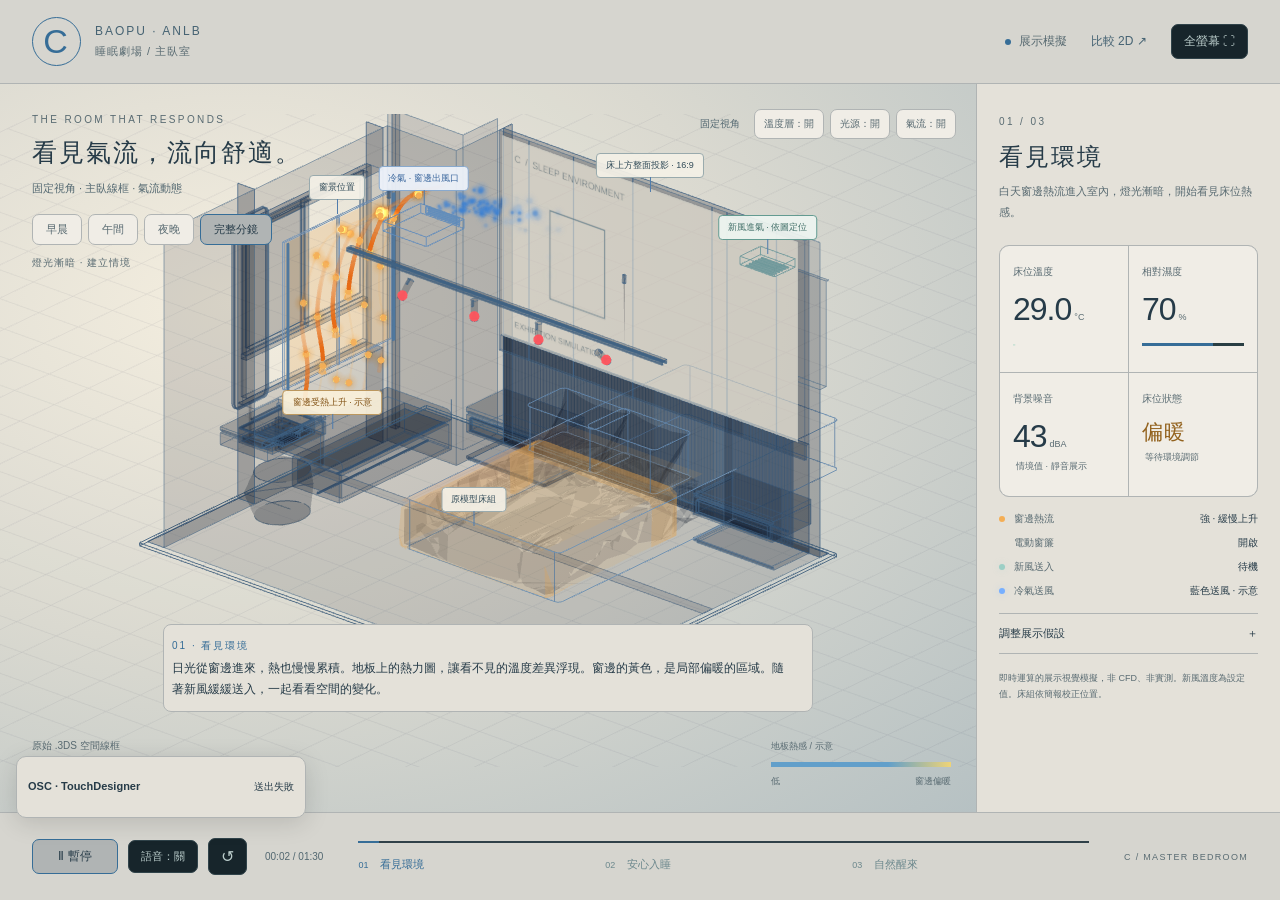
==== Cweb-3d.html @ c7f0779c "Update scene OSC sync and rear-facing AC airflow Sync complete C-Web project. Send scene states 0/1/" ====
<!doctype html>
<html lang="zh-Hant"><head><meta charset="utf-8"><meta name="viewport" content="width=device-width,initial-scale=1"><title>C · 睡眠劇場 — 主臥 3D</title><link rel="stylesheet" href="bedroom.css?v=ac-2"><script type="importmap">{"imports":{"three":"./vendor/three.module.js"}}</script></head>
<body data-period="noon">
<header><a class="brand" href="Cweb.html"><b>C</b><span>BAOPU · ANLB<small>睡眠劇場 / 主臥室</small></span></a><nav><span class="live"><i></i> 展示模擬</span><a href="Cweb.html">比較 2D ↗</a><button id="fullscreen">全螢幕 ⛶</button></nav></header>
<main>
<section class="scene-panel" aria-label="主臥三維場景">
 <div class="scene-heading"><span class="eyebrow">THE ROOM THAT RESPONDS</span><h1>看見氣流，流向舒適。</h1><p>固定視角 · 主臥線框 · 氣流動態</p><div class="versions" aria-label="時段版本"><button data-version="morning">早晨</button><button data-version="noon">午間</button><button data-version="night">夜晚</button><button data-version="story" class="selected">完整分鏡</button></div><div id="storyCue">掃描床位 · 數據浮現</div></div>
 <div id="narrative" aria-live="polite"><div id="voice-orb" aria-label="ANLB 語音球"></div><div class="narrative-copy"><span id="narrativeStage"></span><p id="narrativeText"></p></div></div><div id="viewport"><div id="loading" role="status">正在載入實際主臥模型…</div><div id="labels"></div></div>
 <div class="view-toolbar"><span class="fixed-view">固定視角</span><button id="heatToggle" aria-pressed="true">溫度層：開</button><button id="lightToggle" aria-pressed="true">光源：開</button><button id="flowToggle" aria-pressed="true">氣流：開</button></div>
 <div class="scene-bottom"><span>原始 .3DS 空間線框<br><small>固定俯斜視角 · 氣流為展示模擬<br><span style="color:#f78186">● 紅點：原模型光源</span>　* 設備 / 顯示位置待校準</small></span><div class="legend"><span>地板熱感 / 示意</span><div></div><span class="legend-ticks">低 <em>窗邊偏暖</em></span></div></div>
</section>
<aside>
 <div class="chapter"><span class="eyebrow" id="phaseNumber">01 / 03</span><h2 id="phaseTitle">悶熱累積</h2><p id="phaseText">窗邊暖區向室內延伸，床位仍偏暖。</p></div>
 <div class="metrics"><article><span>床位溫度</span><div><strong id="temperature">29.0</strong><small>°C</small></div><svg id="trend" viewBox="0 0 240 38" aria-label="本輪床位溫度趨勢"><path/></svg></article><article><span>相對濕度</span><div><strong id="humidity">68</strong><small>%</small></div><div class="meter"><i id="humidityBar"></i></div></article><article><span>背景噪音</span><div><strong id="noise">43</strong><small>dBA</small></div><small>情境值 · 靜音展示</small></article><article><span>床位狀態</span><div><strong class="status" id="bedStatus">偏暖</strong></div><small id="bedDetail">等待環境調節</small></article></div>
 <div class="system"><div><i class="dot warm"></i><span>窗邊熱流</span><b id="solarReadout">強 · 緩慢上升</b></div><div><i class="dot"></i><span>電動窗簾</span><b id="curtainReadout">開啟</b></div><div><i class="dot fresh"></i><span>新風送入</span><b id="freshReadout">待機</b></div><div><i class="dot ac"></i><span>冷氣送風</span><b id="acReadout">藍色送風 · 示意</b></div></div>
 <details id="settings"><summary>調整展示假設 <span>＋</span></summary><div class="settings-body">
  <label>床位參考 <output id="targetOut">26°C</output><input id="target" type="range" min="20" max="28" step="0.5" value="26"></label>
  <label>窗邊熱源 <output id="heatOut">34°C</output><input id="heat" type="range" min="28" max="38" step="0.5" value="34"></label>
  <label>新風溫度 <output id="freshOut">26°C</output><input id="fresh" type="range" min="18" max="34" step="0.5" value="26"></label>
  <label>新風口水平位置 <output id="freshXOut">-1.75 m</output><input id="freshX" type="range" min="-1.95" max="1.4" step="0.05" value="-1.75"></label>

  <p>主臥新風進氣依使用者提供平面圖定位；高度與顯示面仍可校準。新風沒有冷凍降溫，床位參考僅用於狀態判讀。窗景僅標示位置；既有窗景應用維持獨立。</p>
 </div></details>
 <p class="disclaimer">即時運算的展示視覺模擬，非 CFD、非實測。新風溫度為設定值。床組依簡報校正位置。</p>
</aside>
</main>
<footer><div class="playback"><button id="playPause" class="primary">Ⅱ 暫停</button><button id="voiceToggle" aria-pressed="false">語音：關</button><button id="restart" aria-label="重新開始">↺</button><span id="time">00:00 / 01:30</span></div><div class="timeline"><div id="progress"></div><button data-phase="0"><b>01</b> 看見環境</button><button data-phase="1"><b>02</b> 安心入睡</button><button data-phase="2"><b>03</b> 自然醒來</button></div><span class="footer-note">C / MASTER BEDROOM</span></footer>
<details id="osc-panel"><summary>OSC · TouchDesigner <span id="osc-badge">待測試</span></summary>
<div class="osc-body"><label>轉送服務<input id="osc-bridge" value="http://127.0.0.1:8766" aria-label="OSC 轉送服務"></label>
<div class="osc-target"><label>TD IP<input id="osc-host" value="127.0.0.1" aria-label="TouchDesigner IP"></label><label>UDP Port<input id="osc-port" type="number" min="1" max="65535" value="8970" aria-label="TouchDesigner UDP Port"></label></div>
<label>OSC 位址<input id="osc-address" value="/c/scene" aria-label="OSC 位址"></label>
<label class="osc-auto"><input id="osc-auto" type="checkbox" checked>跟隨三幕狀態（0 → 1 → 2 → 0）</label>
<label>提前發送（毫秒）<input id="osc-lead" type="number" min="0" max="1000" step="10" value="100"></label><div class="osc-actions"><button data-osc-test="0">測試 0</button><button data-osc-test="1">測試 1</button><button data-osc-test="2">測試 2</button></div><p>自動切幕提前送出；手動切幕立即送出。HTTP 耗時不等於 TD 接收延遲。</p>
<p id="osc-status" role="status">需啟動本機 OSC 轉送服務。UDP 送出不代表 TD 已收到。</p><ol id="osc-log" aria-label="OSC 送出紀錄"></ol></div></details>
<script type="module" src="bedroom.js?v=ac-2"></script></body></html>
---- bedroom.css ----
:root{font-family:Inter,"Noto Sans TC","Microsoft JhengHei",sans-serif;color:#e6eeec;background:#0a1217;font-synthesis:none}*{box-sizing:border-box}body{margin:0}button,a,input,select{-webkit-tap-highlight-color:transparent}button,a,summary,select{cursor:pointer}button,a{font:inherit}button{color:#b9cbc9;background:#17252b;border:1px solid #30434a;border-radius:7px;padding:8px 12px}button:hover,a:hover{color:#fff;border-color:#83d4c6}button:focus-visible,a:focus-visible,summary:focus-visible{outline:2px solid #98edd8;outline-offset:4px}a{color:#a4c1bf;text-decoration:none}header{height:84px;padding:0 32px;display:flex;align-items:center;justify-content:space-between;border-bottom:1px solid #243039}.brand{display:flex;gap:14px;align-items:center;font-size:12px;letter-spacing:2px}.brand b{font-size:34px;font-weight:400;border:1px solid #597770;width:49px;height:49px;text-align:center;line-height:46px;border-radius:50%;color:#d2e9e2}.brand small{display:block;font-size:11px;letter-spacing:1px;margin-top:6px;color:#819c9d}nav{display:flex;gap:24px;align-items:center;font-size:12px}.live{display:flex;align-items:center;gap:8px;color:#8eb8a9}.live i{background:#9be1bd;width:6px;height:6px;border-radius:50%}main{display:grid;grid-template-columns:minmax(0,1fr) 304px;min-height:490px;height:calc(100dvh - 172px)}.scene-panel{position:relative;overflow:hidden;background:radial-gradient(ellipse at 45% 55%,#1e343b 0,#101f28 53%,#0c1921 100%)}.scene-heading{position:absolute;top:26px;left:32px;z-index:2;pointer-events:none}.eyebrow{color:#8eb1af;font-size:10px;letter-spacing:2.4px}h1{font-size:27px;font-weight:400;letter-spacing:3px;margin:9px 0}p{font-size:12px;line-height:1.9;color:#92aaa9;margin:8px 0}#viewport{position:absolute;inset:30px 0 45px;touch-action:none}canvas{display:block;width:100%;height:100%}#loading{position:absolute;top:50%;width:100%;text-align:center;font-size:14px;color:#b0d5d0;z-index:3;pointer-events:none}#labels{position:absolute;inset:0;pointer-events:none;overflow:hidden}.label{position:absolute;padding:5px 9px;color:#c9dfdb;font-size:10px;white-space:nowrap;background:#10242ee0;border:1px solid #52696b80;border-radius:4px;transform:translate(-50%,-100%)}.label:after{content:'';position:absolute;height:15px;width:1px;background:#819a9c88;left:50%;top:100%}.label.warm{color:#efbc72}.label.cold{color:#80c9ff}.label.fresh{color:#93e3c7}.view-toolbar{position:absolute;top:26px;right:20px;display:flex;gap:6px;z-index:3;max-width:45%;flex-wrap:wrap;justify-content:flex-end}.view-toolbar button{font-size:10px;background:#14262cbb;padding:7px 9px}.scene-bottom{position:absolute;bottom:23px;left:32px;right:25px;display:flex;justify-content:space-between;align-items:end;color:#96adad;font-size:10px;line-height:1.7;pointer-events:none}.scene-bottom small{font-size:9px;color:#6b888d}.legend{width:180px;font-size:9px}.legend>div{height:5px;background:linear-gradient(90deg,#568de6,#71c3bf,#e5cf69,#f48b46);margin:7px 0}.legend-ticks{display:flex;justify-content:space-between}.legend em{font-style:normal}aside{padding:27px 22px 15px;border-left:1px solid #28383c;overflow:auto;background:#0e1a20}.chapter h2{font-weight:400;font-size:24px;letter-spacing:2px;margin:12px 0 8px}.chapter p{min-height:46px;font-size:11px}.metrics{display:grid;grid-template-columns:1fr 1fr;gap:1px;background:#29393e;border:1px solid #29393e;border-radius:10px;overflow:hidden;margin-top:18px}.metrics article{padding:15px 13px 12px;background:#102027;min-height:123px}.metrics article>span{font-size:10px;color:#9db5b3}.metrics article>div{margin-top:12px;white-space:nowrap}.metrics strong{font-size:32px;letter-spacing:-1px;font-weight:400;color:#e9f3ef}.metrics small{font-size:9px;color:#87a3a3;margin-left:3px}.metrics strong.status{font-size:21px;letter-spacing:1px;color:#e9ba75}#trend{height:23px;width:100%;margin-top:5px}#trend path{stroke:#a5d6c5;fill:none;stroke-width:2}.meter{height:3px;background:#293e43!important;margin:15px 0 5px!important}.meter i{height:100%;display:block;width:68%;background:#7eb6ad}.system{margin:22px 0 19px}.system>div{display:flex;gap:9px;align-items:center;margin:12px 0;font-size:10px;color:#92acae}.system b{margin-left:auto;font-weight:400;color:#cbdfd8}.dot{width:6px;height:6px;border-radius:50%;flex-shrink:0}.dot.cold{background:#63b9ef}.dot.fresh{background:#84dbc2}.dot.return{background:#b2a2ec}.dot.exhaust{background:#e5ad77}details{border-top:1px solid #2e4045;border-bottom:1px solid #2e4045;padding:12px 0}summary{font-size:11px;list-style:none;color:#b7ceca;display:flex;justify-content:space-between}.settings-body label{font-size:10px;color:#b0c6c3;display:block;margin:18px 0}.settings-body output{float:right;color:#dfede5}.settings-body input{display:block;width:100%;margin:10px 0;accent-color:#8dcbb8}.settings-body select{width:100%;margin-top:10px;padding:6px;color:#b5cfca;background:#13272b;border:1px solid #345055}.settings-body p,.disclaimer{font-size:9px;line-height:1.8;color:#7e979b}.disclaimer{margin-top:16px}footer{height:88px;display:flex;align-items:center;gap:35px;padding:0 32px;border-top:1px solid #29383d;background:#0c171d}.playback{display:flex;align-items:center;gap:10px}.primary{background:#b2d9c7;color:#10291f;border-color:#b2d9c7;min-width:86px;font-size:12px}.primary:hover{background:#d0efdf;color:#10291f}.playback #time{font-size:10px;color:#839fa2;font-variant-numeric:tabular-nums;margin-left:8px;white-space:nowrap}.timeline{display:grid;grid-template-columns:repeat(4,1fr);position:relative;flex:1;max-width:650px;border-top:2px solid #304149;padding-top:14px;gap:12px}.timeline button{background:none;border:0;padding:0;text-align:left;font-size:11px;white-space:nowrap;color:#6c888d}.timeline button b{font-size:9px;font-weight:400;margin-right:9px}.timeline button.active{color:#bce8d4}#progress{height:2px;position:absolute;top:-2px;left:0;background:#b2d9c7;width:0;max-width:100%}.footer-note{font-size:9px;letter-spacing:1.3px;color:#6f8b8f;margin-left:auto;white-space:nowrap}
@media(min-width:1600px){main{grid-template-columns:minmax(0,1fr) 360px}aside{padding:34px 29px}.metrics strong{font-size:40px}.metrics article{min-height:145px}.chapter h2{font-size:29px}.chapter p{font-size:12px}.system>div{margin:18px 0}}
@media(max-width:1100px){.view-toolbar{top:135px;left:32px;right:auto;max-width:85%;justify-content:flex-start}.footer-note{display:none}footer{gap:20px;padding:0 20px}.scene-heading{left:24px}h1{font-size:23px}.scene-bottom{left:24px}.legend{width:125px}}
@media(max-width:760px){header{height:74px;padding:0 18px}nav{gap:12px}.live{display:none}.brand{font-size:9px;letter-spacing:1px}.brand b{width:39px;height:39px;line-height:37px;font-size:26px}nav a,nav button{font-size:10px}main{display:flex;height:auto;min-height:0;flex-direction:column}.scene-panel{height:620px}#viewport{inset:80px 0 55px}.scene-heading{top:22px}.scene-heading p{font-size:11px}.view-toolbar{top:116px;left:23px}.scene-bottom{font-size:9px}.legend{width:120px}aside{overflow:visible;border-left:0;border-top:1px solid #293c42;padding:23px}.chapter p{min-height:0}.metrics{grid-template-columns:repeat(4,1fr)}.metrics article{padding:12px 8px;min-height:106px}.metrics strong{font-size:26px}.metrics strong.status{font-size:17px}.system{display:grid;grid-template-columns:1fr 1fr;gap:0 20px}.disclaimer{max-width:500px}footer{height:auto;padding:20px;flex-wrap:wrap;gap:20px;position:sticky;bottom:0;z-index:5}.timeline{flex-basis:100%;order:-1}.timeline button{font-size:10px}.timeline button b{margin-right:4px}.playback{width:100%;justify-content:center}#settings .settings-body{max-width:500px}}
@media(max-width:400px){.metrics{grid-template-columns:1fr 1fr}.scene-panel{height:570px}.scene-bottom{left:15px;right:15px}.brand small{font-size:9px}.view-toolbar{gap:4px}.view-toolbar button{font-size:9px}}


.label.lamp{color:#ff9396;border-color:#c85c6580;background:#371d28dd}.label.lamp:after{background:#ff555b}.label{font-size:9px}.label.cold,.label.fresh{background:#10242ee0}


/* Final exhibition direction: match the original C-Web navy / blue line language. */
:root{background:#000206;color:#eaf1ff}header,footer{background:#020713;border-color:#13233d}.scene-panel{background:radial-gradient(ellipse at 50% 48%,#071831,#020713 72%)}aside{background:#030a17;border-color:#152641}.metrics article{background:#071124}.metrics{border-color:#182b47;background:#182b47}.brand b{border-color:#416ca0;color:#c0d7fa}.brand small,.eyebrow,.chapter p,p{color:#819abf}.live{color:#8dafdf}.live i{background:#73a9f6}h1{font-size:25px;letter-spacing:2px}.primary{background:#235ebc;border-color:#3679dd;color:#f0f6ff}.primary:hover{background:#3175d5;color:white}.timeline button.active{color:#a5cbff}#progress{background:#438beb}.label{background:#051329c9;border-color:#29436899;color:#a7c2e9;font-size:9px}.label.cold,.label.fresh{background:#061a35dd;color:#8ecaff}.label:after{background:#507cac}.dot.fresh{background:#71b8cf}.dot.return{background:#6895cf}.dot.exhaust{background:#b0c5df}.view-toolbar button{background:#051329b0;border-color:#213a60}.fixed-view{font-size:10px;color:#698bb8;padding:8px}.scene-heading{top:25px}.scene-bottom{color:#6b89b1}.metrics strong.status{color:#9bc8ff}.system b{color:#aac8ef}.label.warm{color:#dfb46e}.legend>div{background:linear-gradient(90deg,#3478d5,#32b8ac,#e4b42b,#f37a30)}.scene-heading p{font-size:11px}#viewport{touch-action:pan-y}.meter i{background:#588ccc}

.versions{display:flex;gap:6px;margin-top:15px;pointer-events:auto}.versions button{font-size:11px;padding:7px 13px;color:#7394c2;border-color:#1e3658;background:#06142a}.versions button.selected{color:#d6e8ff;background:#163d70;border-color:#4a83c7}#storyCue{font-size:10px;color:#7897be;margin-top:11px;letter-spacing:1px}.timeline{grid-template-columns:repeat(6,1fr);max-width:750px;gap:10px}.scene-heading{pointer-events:none}.dot.warm{background:#f4ae55}.scene-panel{transition:background 1.8s}body[data-period="morning"] .scene-panel{background:radial-gradient(ellipse at 20% 30%,#344858 0,#152b43 38%,#061326 85%)}body[data-period="noon"] .scene-panel{background:radial-gradient(ellipse at 30% 38%,#182a40 0,#071731 50%,#020713 95%)}body[data-period="night"] .scene-panel{background:radial-gradient(ellipse at 50% 50%,#05132b 0,#00030b 80%)}body[data-period="morning"] .eyebrow,body[data-period="morning"] #storyCue{color:#a3bdd8}.scene-heading h1{font-size:25px}.label{font-size:9px}.metrics small{font-size:9px}.view-toolbar{top:25px}.system{margin:15px 0}.system>div{margin:10px 0}
@media(max-width:1100px){.view-toolbar{top:205px;left:24px}.scene-heading{top:22px}#viewport{inset:110px 0 50px}}
@media(max-width:760px){.scene-panel{height:660px}#viewport{inset:190px 0 60px}.view-toolbar{top:191px;left:23px}.scene-heading h1{font-size:22px}.versions{margin-top:12px}.timeline{gap:6px}.timeline button b{display:block;margin:0 0 4px}.system{grid-template-columns:1fr 1fr}footer{padding:14px 18px}.scene-bottom{font-size:8px}}

/* One coordinated palette per time of day. Flow meaning stays blue / warm amber. */
body{--shell:#030a16;--panel:#071326;--card:#091b32;--line:#213957;--accent:#7dbaff;--text:#d4e4fa;--muted:#8aa6ca;transition:background-color 1s;color:var(--text)}
body[data-period="morning"]{--shell:#101c29;--panel:#142539;--card:#1b3045;--line:#3b5267;--accent:#e4bb83;--text:#f0e9de;--muted:#b0becb;background:#101c29}
body[data-period="noon"]{--shell:#071326;--panel:#0a1b31;--card:#10243b;--line:#2d4965;--accent:#93c7ff;--text:#dfedff;--muted:#9db8d7;background:#071326}
body[data-period="night"]{--shell:#00030a;--panel:#020919;--card:#061124;--line:#172d4b;--accent:#73b9ff;--text:#c9defb;--muted:#7895ba;background:#00030a}
header,footer{background:var(--shell);border-color:var(--line);transition:background-color 1s,border-color 1s}aside{background:var(--panel);border-color:var(--line);transition:background-color 1s}.metrics{background:var(--line);border-color:var(--line)}.metrics article{background:var(--card);transition:background-color 1s}.metrics strong{color:var(--text)}.metrics article>span,.metrics small,.system>div,.chapter p,.disclaimer{color:var(--muted)}.system b{color:var(--text)}.brand b{color:var(--accent);border-color:var(--accent)}.brand small,.eyebrow,.live,.footer-note{color:var(--muted)}.live i,.meter i,#progress{background:var(--accent)}.versions button,.view-toolbar button{background:var(--card);border-color:var(--line);color:var(--muted)}.versions button.selected{border-color:var(--accent);color:var(--text);background:var(--line)}.timeline button.active{color:var(--accent)}.primary{background:var(--line);border-color:var(--accent);color:var(--text)}.primary:hover{background:var(--accent);color:#061020}summary{color:var(--text)}details{border-color:var(--line)}.scene-bottom,.scene-bottom small,#storyCue{color:var(--muted)}.legend>div{background:linear-gradient(90deg,#3478d5,#70c3ed,#e0ad53,#f37a30)}.label{border-color:var(--line);background:var(--shell);color:var(--text)}.label.fresh{border-color:#5082ad;color:#afe2ff;background:#091a30e8}.label.warm{border-color:#8a6840;color:#f0c27b}.scene-panel{background:var(--panel)}body[data-period="morning"] .scene-panel{background:radial-gradient(ellipse at 18% 28%,#3e4f5a,#1e344b 44%,#0c1c30 94%)}body[data-period="noon"] .scene-panel{background:radial-gradient(ellipse at 24% 35%,#213c55,#102940 48%,#07172c 94%)}body[data-period="night"] .scene-panel{background:radial-gradient(ellipse at 50% 50%,#071831,#00040d 86%)}
/* Brighter dawn across the complete interface, with stronger schematic contrast. */
body[data-period="morning"]{--shell:#2c4357;--panel:#344e65;--card:#3e5b74;--line:#7a93a8;--accent:#f3d0a0;--text:#fff7eb;--muted:#d3dfe9;background:#2c4357}
body[data-period="morning"] .scene-panel{background:radial-gradient(ellipse at 16% 22%,#89999f 0,#5a788d 38%,#304e69 76%,#203b57 100%)}
body[data-period="morning"] .eyebrow,body[data-period="morning"] #storyCue,body[data-period="morning"] .fixed-view{color:#e1e9ef}
body[data-period="morning"] .label{background:#203a52e6;border-color:#9bb2c5;color:#f3f6fa}
body[data-period="morning"] .label.warm{background:#433a2ae8;color:#ffe2a9}
body[data-period="morning"] .label.fresh{background:#183954e8;color:#d9f2ff}
body[data-period="morning"] .scene-heading p{color:#edf4fa;text-shadow:0 1px 2px #294357}

/* Story-time overlays: no animation clock independent of pause / chapter selection. */
.scene-panel:before{content:"";position:absolute;inset:0;background:#010611;opacity:calc(var(--dawn-shade,0) + var(--room-dim,0));pointer-events:none}
#viewport[data-phase="3"] .label{opacity:.55}
#viewport[data-phase="5"] .label{opacity:.65}

/* Daylight is neutral and warm; blue belongs to structure and fresh air. */
body[data-period="morning"],body[data-period="noon"]{--shell:#d6d5cf;--panel:#e4e1d9;--card:#f0ede6;--line:#b0b4b4;--accent:#366d97;--text:#263b48;--muted:#596b72;background:var(--shell)}
body[data-period="morning"] .scene-panel{background:radial-gradient(ellipse at 16% 22%,#fff8e5 0,#eae6da 40%,#c9cfcc 78%,#b7c2c4 100%)}
body[data-period="noon"] .scene-panel{background:radial-gradient(ellipse at 24% 30%,#f8f2e2 0,#dddcd3 48%,#b9c4c6 100%)}
body[data-period="morning"] .eyebrow,body[data-period="morning"] #storyCue,body[data-period="morning"] .fixed-view,body[data-period="noon"] .fixed-view{color:#536871}
body[data-period="morning"] .scene-heading p,body[data-period="noon"] .scene-heading p{color:#536871;text-shadow:none}
body[data-period="morning"] .label,body[data-period="noon"] .label{background:#f4f0e7ed;border-color:#99aaad;color:#324c59}
body[data-period="morning"] .label.warm,body[data-period="noon"] .label.warm{background:#faf0daed;border-color:#bb975e;color:#825316}
body[data-period="morning"] .label.fresh,body[data-period="noon"] .label.fresh{background:#e8f1f3ed;color:#285976}

body[data-period="morning"] .brand,body[data-period="noon"] .brand,body[data-period="morning"] nav a,body[data-period="noon"] nav a{color:#466373}
body[data-period="morning"] .scene-bottom small,body[data-period="noon"] .scene-bottom small,body[data-period="morning"] .playback #time,body[data-period="noon"] .playback #time{color:#536871}

.legend>div{background:linear-gradient(90deg,#629fca 0%,#629fca 65%,#efd477 100%)}

#narrative{position:absolute;bottom:100px;left:50%;transform:translateX(-50%);z-index:4;width:min(440px,85%);text-align:center;pointer-events:none;padding:13px 20px;background:var(--panel);border:1px solid var(--line);border-radius:8px}
#narrativeStage{font-size:10px;letter-spacing:2px;color:var(--accent)}#narrativeText{font-size:15px;line-height:1.7;color:var(--text);margin:5px 0 0}
#viewport[data-phase="1"] .label{opacity:.25}#voiceToggle{font-size:11px;white-space:nowrap}
@media(max-width:760px){#narrative{bottom:95px;padding:8px 12px}#narrativeText{font-size:12px}}

.timeline{grid-template-columns:repeat(3,1fr)}#narrativeText{font-size:12px;line-height:1.8}#narrative{width:min(560px,85%)}

#narrative{display:flex;align-items:center;gap:8px;width:min(650px,88%);text-align:left;padding:10px 18px 10px 8px}#voice-orb{width:140px;height:140px;flex:0 0 140px;background:#080f19;border-radius:50%;overflow:hidden}#voice-orb[hidden]{display:none}.narrative-copy{min-width:0;flex:1}@media(max-width:760px){#voice-orb{width:88px;height:88px;flex-basis:88px}#narrative{bottom:86px}#narrativeText{font-size:10px}}
#osc-panel{position:fixed;left:16px;bottom:82px;z-index:30;width:290px;max-width:calc(100vw - 32px);border:1px solid var(--line);border-radius:10px;background:var(--panel);color:var(--text);box-shadow:0 5px 24px #0002;font-size:11px}#osc-panel summary{padding:11px;cursor:pointer;list-style:none;font-weight:600}#osc-badge{float:right;font-size:10px;font-weight:400}.osc-body{padding:0 12px 10px;max-height:65vh;overflow:auto}.osc-body label{display:block;margin:8px 0}.osc-body input:not([type=checkbox]){display:block;box-sizing:border-box;width:100%;margin-top:4px;padding:6px;border:1px solid var(--line);border-radius:4px;background:var(--card);color:var(--text);font:inherit}.osc-target{display:grid;grid-template-columns:1.7fr 1fr;gap:8px}.osc-auto{display:flex!important;align-items:center;gap:5px}.osc-actions{display:flex;flex-wrap:wrap;gap:5px}.osc-actions button{font-size:10px;padding:7px}#osc-status{line-height:1.6;overflow-wrap:anywhere}#osc-log{padding-left:16px;font-size:10px;line-height:1.8;overflow-wrap:anywhere}@media(max-width:760px){#osc-panel{bottom:140px;left:8px;width:260px}}

/* Distinct equipment: pale teal fresh air, blue air conditioning. */
.label.fresh,body[data-period="morning"] .label.fresh,body[data-period="noon"] .label.fresh{color:#a4d9ce;border-color:#639b91;background:#102c2ee8}
.label.ac{color:#9fc8ff;border-color:#5486bb;background:#10243de8}
body[data-period="morning"] .label.fresh,body[data-period="noon"] .label.fresh{color:#416f68;background:#edf5f0ed}
body[data-period="morning"] .label.ac,body[data-period="noon"] .label.ac{color:#37649b;border-color:#88a9ce;background:#edf3fbed}
.dot.fresh{background:#9ccfc5;box-shadow:0 0 7px #9ccfc544}.dot.ac{background:#76afff;box-shadow:0 0 7px #76afff44}
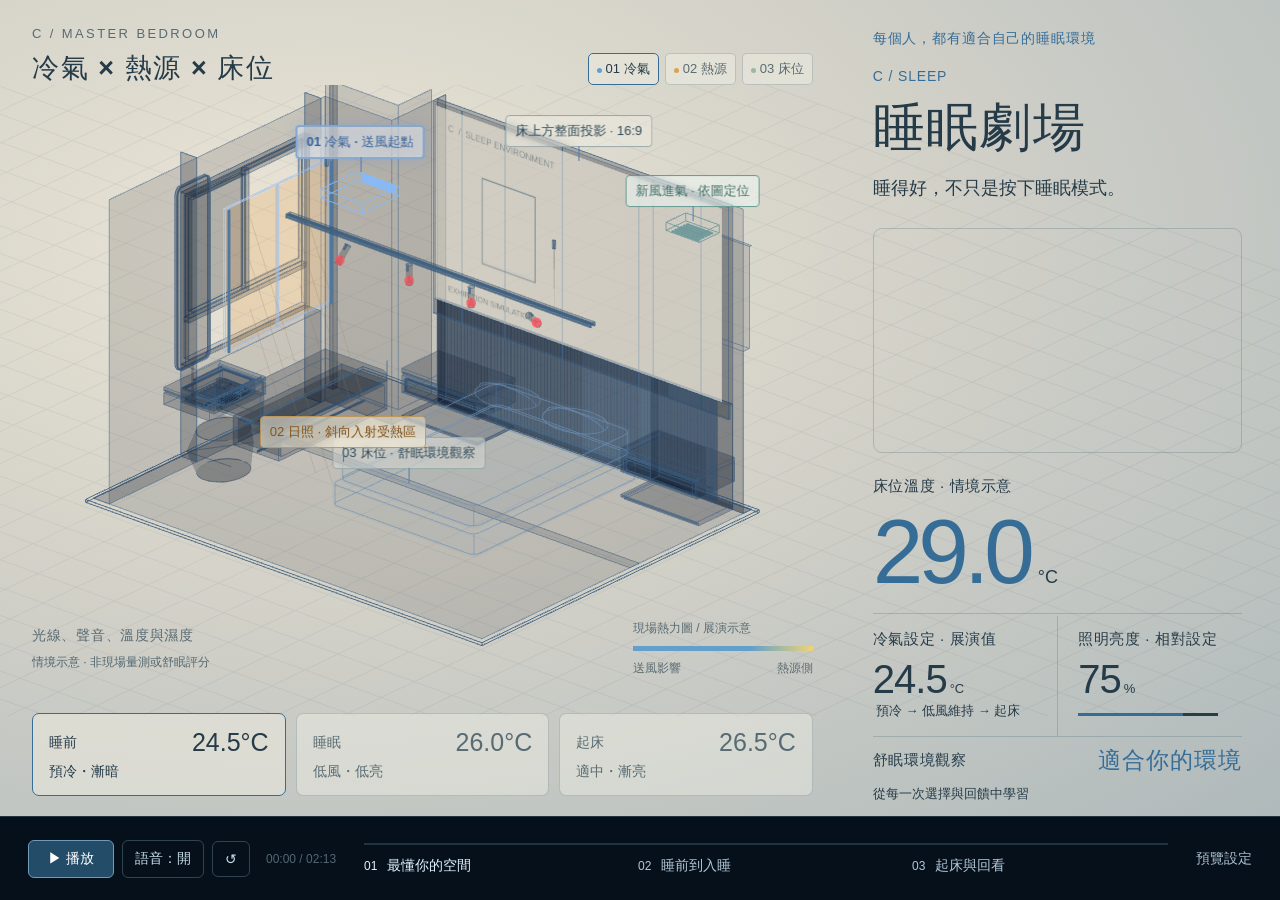
==== commit efe9ac76: "Prepare C sleep exhibition with continuous narration and refined visuals" ====
--- a/Cweb-3d.html
+++ b/Cweb-3d.html
@@ -1,30 +1,29 @@
 <!doctype html>
-<html lang="zh-Hant"><head><meta charset="utf-8"><meta name="viewport" content="width=device-width,initial-scale=1"><title>C · 睡眠劇場 — 主臥 3D</title><link rel="stylesheet" href="bedroom.css?v=ac-2"><script type="importmap">{"imports":{"three":"./vendor/three.module.js"}}</script></head>
-<body data-period="noon">
-<header><a class="brand" href="Cweb.html"><b>C</b><span>BAOPU · ANLB<small>睡眠劇場 / 主臥室</small></span></a><nav><span class="live"><i></i> 展示模擬</span><a href="Cweb.html">比較 2D ↗</a><button id="fullscreen">全螢幕 ⛶</button></nav></header>
-<main>
-<section class="scene-panel" aria-label="主臥三維場景">
- <div class="scene-heading"><span class="eyebrow">THE ROOM THAT RESPONDS</span><h1>看見氣流，流向舒適。</h1><p>固定視角 · 主臥線框 · 氣流動態</p><div class="versions" aria-label="時段版本"><button data-version="morning">早晨</button><button data-version="noon">午間</button><button data-version="night">夜晚</button><button data-version="story" class="selected">完整分鏡</button></div><div id="storyCue">掃描床位 · 數據浮現</div></div>
- <div id="narrative" aria-live="polite"><div id="voice-orb" aria-label="ANLB 語音球"></div><div class="narrative-copy"><span id="narrativeStage"></span><p id="narrativeText"></p></div></div><div id="viewport"><div id="loading" role="status">正在載入實際主臥模型…</div><div id="labels"></div></div>
- <div class="view-toolbar"><span class="fixed-view">固定視角</span><button id="heatToggle" aria-pressed="true">溫度層：開</button><button id="lightToggle" aria-pressed="true">光源：開</button><button id="flowToggle" aria-pressed="true">氣流：開</button></div>
- <div class="scene-bottom"><span>原始 .3DS 空間線框<br><small>固定俯斜視角 · 氣流為展示模擬<br><span style="color:#f78186">● 紅點：原模型光源</span>　* 設備 / 顯示位置待校準</small></span><div class="legend"><span>地板熱感 / 示意</span><div></div><span class="legend-ticks">低 <em>窗邊偏暖</em></span></div></div>
-</section>
-<aside>
- <div class="chapter"><span class="eyebrow" id="phaseNumber">01 / 03</span><h2 id="phaseTitle">悶熱累積</h2><p id="phaseText">窗邊暖區向室內延伸，床位仍偏暖。</p></div>
- <div class="metrics"><article><span>床位溫度</span><div><strong id="temperature">29.0</strong><small>°C</small></div><svg id="trend" viewBox="0 0 240 38" aria-label="本輪床位溫度趨勢"><path/></svg></article><article><span>相對濕度</span><div><strong id="humidity">68</strong><small>%</small></div><div class="meter"><i id="humidityBar"></i></div></article><article><span>背景噪音</span><div><strong id="noise">43</strong><small>dBA</small></div><small>情境值 · 靜音展示</small></article><article><span>床位狀態</span><div><strong class="status" id="bedStatus">偏暖</strong></div><small id="bedDetail">等待環境調節</small></article></div>
- <div class="system"><div><i class="dot warm"></i><span>窗邊熱流</span><b id="solarReadout">強 · 緩慢上升</b></div><div><i class="dot"></i><span>電動窗簾</span><b id="curtainReadout">開啟</b></div><div><i class="dot fresh"></i><span>新風送入</span><b id="freshReadout">待機</b></div><div><i class="dot ac"></i><span>冷氣送風</span><b id="acReadout">藍色送風 · 示意</b></div></div>
+<html lang="zh-Hant"><head><meta charset="utf-8"><meta name="viewport" content="width=device-width,initial-scale=1"><title>C · 睡眠劇場 — 主臥 3D</title><link rel="stylesheet" href="bedroom.css?v=story-v2a"><script type="importmap">{"imports":{"three":"./vendor/three.module.js"}}</script><link rel="stylesheet" href="glass.css?v=c-glass-20260927b"><link rel="stylesheet" href="exhibition.css?v=info-right-1"><link rel="stylesheet" href="captions.css?v=slow-1"><link rel="stylesheet" href="floating-ui.css?v=focus-3"><link rel="stylesheet" href="player-controls.css?v=once-1"><link rel="stylesheet" href="exhibition-type.css?v=large-1"></head>
+<body data-period="noon" class="headerless">
+
+<main class="exhibition-stage"><aside aria-label="舒眠環境解說"> <div class="route-label" id="routeLabel">路線一 / 空間配置與舒眠觀察</div>
+ <div class="chapter"><span class="eyebrow" id="phaseNumber">01 / 03</span><h1 id="phaseTitle">最懂你的空間</h1><p id="phaseText">從設計規劃階段，整合冷氣送風、窗邊熱源與床位配置。</p></div>
+ <div id="narrative" aria-live="polite" aria-atomic="true" aria-label="語音字幕"><div class="caption-idle" aria-hidden="true"></div><div class="caption-content"><div class="caption-header"><div id="voice-orb" aria-label="ANLB 語音球"></div></div><p id="narrativeText"></p></div></div> <div class="metrics">
+ <article><span>床位溫度 · 情境示意</span><div><strong id="temperature">29.0</strong><small>°C</small></div><svg id="trend" viewBox="0 0 240 38" aria-label="本輪床位溫度示意趨勢"><path/></svg></article>
+ <article><span>冷氣設定 · 展演值</span><div><strong id="acSetpoint">24.5</strong><small>°C</small></div><small>預冷 → 低風維持 → 起床</small></article>
+ <article><span>照明亮度 · 相對設定</span><div><strong id="illuminance">75</strong><small>%</small></div><div class="meter"><i id="lightBar"></i></div></article>
+ <article><span>舒眠環境觀察</span><div><strong class="status" id="bedStatus">設計規劃</strong></div><small id="bedDetail">冷氣・熱源・床位</small></article>
+ </div>
+
+</aside><section class="scene-panel" aria-label="主臥三維場景"><div class="scene-heading"><span class="eyebrow">C / MASTER BEDROOM</span><h2>冷氣 × 熱源 × 床位</h2> <div class="spatial-key"><span data-focus="ac"><i></i>01 冷氣</span><span data-focus="heat"><i></i>02 熱源</span><span data-focus="bed"><i></i>03 床位</span></div>
+</div><div id="viewport"><div id="loading" role="status">正在載入實際主臥模型…</div><div id="labels"></div></div>
+<div class="scene-bottom"><div><span id="storyCue">設計規劃 → 舒眠配置</span><small>情境示意 · 非現場量測或舒眠評分</small></div><div class="legend"><span>現場熱力圖 / 展演示意</span><div></div><span class="legend-ticks">送風影響 <em>熱源側</em></span></div></div> <div class="state-comparison" aria-label="三種生活情境設定"><div data-compare="0"><span>睡前</span><b id="beforeSetting">24.5°C</b><small>預冷・漸暗</small></div><div data-compare="1"><span>睡眠</span><b id="sleepSetting">26.0°C</b><small>低風・低亮</small></div><div data-compare="2"><span>起床</span><b id="wakeSetting">26.5°C</b><small>適中・漸亮</small></div></div>
+</section></main><footer class="preview-player"><div class="playback"><button id="playPause" class="primary">▶ 播放</button><button id="voiceToggle" aria-pressed="true">語音：開</button><button id="restart" aria-label="重新開始">↺</button><span id="time">00:00 / 01:40</span></div><div class="timeline"><div id="progress"></div><button data-phase="0"><b>01</b> 最懂你的空間</button><button data-phase="1"><b>02</b> 睡前到入睡</button><button data-phase="2"><b>03</b> 起床與回看</button></div><details id="presentation-tools" class="preview-options"><summary>預覽設定</summary><div class="tools-body"><button id="fullscreen">全螢幕 ⛶</button><h2>播放情境</h2><div class="versions" aria-label="時段版本"><button data-version="morning">起床情境</button><button data-version="noon">空間配置</button><button data-version="night">睡前／睡眠</button><button data-version="story" class="selected">完整分鏡</button></div><button data-ending>結尾預覽</button><h2>場景顯示</h2> <div class="view-toolbar"><span class="fixed-view">固定視角</span><button id="heatToggle" aria-pressed="true">溫度層：開</button><button id="lightToggle" aria-pressed="true">光源：開</button><button id="flowToggle" aria-pressed="true">氣流：開</button></div>
+<h2>設備狀態</h2> <div class="system"><div><i class="dot warm"></i><span>窗邊日照</span><b id="solarReadout">強 · 緩慢上升</b></div><div><i class="dot"></i><span>電動窗簾</span><b id="curtainReadout">開啟</b></div><div><i class="dot fresh"></i><span>新風送入</span><b id="freshReadout">待機</b></div><div><i class="dot ac"></i><span>冷氣運轉</span><b id="acReadout">待機</b></div><div><i class="dot lighting"></i><span>照明情境</span><b id="lightReadout">75% · 日間展示</b></div></div>
  <details id="settings"><summary>調整展示假設 <span>＋</span></summary><div class="settings-body">
-  <label>床位參考 <output id="targetOut">26°C</output><input id="target" type="range" min="20" max="28" step="0.5" value="26"></label>
+  <label>睡眠冷氣設定 <output id="targetOut">26°C</output><input id="target" type="range" min="20" max="28" step="0.5" value="26"></label>
   <label>窗邊熱源 <output id="heatOut">34°C</output><input id="heat" type="range" min="28" max="38" step="0.5" value="34"></label>
   <label>新風溫度 <output id="freshOut">26°C</output><input id="fresh" type="range" min="18" max="34" step="0.5" value="26"></label>
   <label>新風口水平位置 <output id="freshXOut">-1.75 m</output><input id="freshX" type="range" min="-1.95" max="1.4" step="0.05" value="-1.75"></label>
 
-  <p>主臥新風進氣依使用者提供平面圖定位；高度與顯示面仍可校準。新風沒有冷凍降溫，床位參考僅用於狀態判讀。窗景僅標示位置；既有窗景應用維持獨立。</p>
+  <p>冷氣與熱源沿用已定位位置；新風為背景換氣。設定僅供展演比較，不代表建議睡眠溫度。現場熱力圖配合既有 TouchDesigner 三幕互動；窗景應用維持獨立。</p>
  </div></details>
- <p class="disclaimer">即時運算的展示視覺模擬，非 CFD、非實測。新風溫度為設定值。床組依簡報校正位置。</p>
-</aside>
-</main>
-<footer><div class="playback"><button id="playPause" class="primary">Ⅱ 暫停</button><button id="voiceToggle" aria-pressed="false">語音：關</button><button id="restart" aria-label="重新開始">↺</button><span id="time">00:00 / 01:30</span></div><div class="timeline"><div id="progress"></div><button data-phase="0"><b>01</b> 看見環境</button><button data-phase="1"><b>02</b> 安心入睡</button><button data-phase="2"><b>03</b> 自然醒來</button></div><span class="footer-note">C / MASTER BEDROOM</span></footer>
 <details id="osc-panel"><summary>OSC · TouchDesigner <span id="osc-badge">待測試</span></summary>
 <div class="osc-body"><label>轉送服務<input id="osc-bridge" value="http://127.0.0.1:8766" aria-label="OSC 轉送服務"></label>
 <div class="osc-target"><label>TD IP<input id="osc-host" value="127.0.0.1" aria-label="TouchDesigner IP"></label><label>UDP Port<input id="osc-port" type="number" min="1" max="65535" value="8970" aria-label="TouchDesigner UDP Port"></label></div>
@@ -32,4 +31,5 @@
 <label class="osc-auto"><input id="osc-auto" type="checkbox" checked>跟隨三幕狀態（0 → 1 → 2 → 0）</label>
 <label>提前發送（毫秒）<input id="osc-lead" type="number" min="0" max="1000" step="10" value="100"></label><div class="osc-actions"><button data-osc-test="0">測試 0</button><button data-osc-test="1">測試 1</button><button data-osc-test="2">測試 2</button></div><p>自動切幕提前送出；手動切幕立即送出。HTTP 耗時不等於 TD 接收延遲。</p>
 <p id="osc-status" role="status">需啟動本機 OSC 轉送服務。UDP 送出不代表 TD 已收到。</p><ol id="osc-log" aria-label="OSC 送出紀錄"></ol></div></details>
-<script type="module" src="bedroom.js?v=ac-2"></script></body></html>
+ <p class="disclaimer">溫度與亮度為展演設定，非現場量測或舒眠評分。熱力圖呈現空間差異，實際效果依現場設備與互動校準。</p><a class="compare-link" href="Cweb.html">比較 2D ↗</a></div></details></footer>
+<script type="module" src="bedroom.js?v=continuous-11"></script></body></html>
--- a/bedroom.css
+++ b/bedroom.css
@@ -66,3 +66,13 @@
 body[data-period="morning"] .label.fresh,body[data-period="noon"] .label.fresh{color:#416f68;background:#edf5f0ed}
 body[data-period="morning"] .label.ac,body[data-period="noon"] .label.ac{color:#37649b;border-color:#88a9ce;background:#edf3fbed}
 .dot.fresh{background:#9ccfc5;box-shadow:0 0 7px #9ccfc544}.dot.ac{background:#76afff;box-shadow:0 0 7px #76afff44}
+
+/* C story V2: spatial explanation and visible equipment states. */
+.route-label{font-size:10px;letter-spacing:1px;color:var(--accent);margin-bottom:12px;line-height:1.6}
+.spatial-key{display:flex;gap:6px;flex-wrap:wrap}.spatial-key span{padding:7px;border:1px solid var(--line);border-radius:5px;color:var(--muted);font-size:10px}.spatial-key span.active{background:var(--card);border-color:var(--accent);color:var(--text)}.spatial-key i{display:inline-block;width:5px;height:5px;border-radius:50%;background:#629fca;margin-right:4px}.spatial-key [data-focus="heat"] i{background:#dca24f}.spatial-key [data-focus="bed"] i{background:#9cb6a9}
+.label.focus,#viewport[data-phase="1"] .label.focus{opacity:1;z-index:4;border-width:2px;font-weight:600;box-shadow:0 0 14px #428cff33}
+#narrative{bottom:70px;gap:12px}
+#voice-orb{width:72px;height:72px;flex-basis:72px}
+#voiceToggle:disabled{opacity:.6;cursor:default}
+.state-comparison{display:grid;grid-template-columns:repeat(3,1fr);gap:5px;margin:15px 0}.state-comparison>div{border:1px solid var(--line);border-radius:5px;padding:9px 5px;display:flex;flex-direction:column;gap:5px;text-align:center;color:var(--muted)}.state-comparison span{font-size:10px}.state-comparison b{font-size:14px;font-weight:500}.state-comparison small{font-size:9px}.state-comparison .active{background:var(--card);border-color:var(--accent);color:var(--text)}.dot.lighting{background:#d9b974}.metrics .status{font-size:18px!important}.metrics article{min-height:110px}.chapter h2{font-size:22px}.chapter p{min-height:38px}.metrics{margin-top:12px}
+@media(max-width:760px){.state-comparison{max-width:500px}.route-label{margin-top:4px}.metrics{grid-template-columns:1fr 1fr}}
--- a/glass.css
+++ b/glass.css
@@ -0,0 +1,21 @@
+/* Translucent UI for C; keep the existing scene geometry and time-of-day palette. */
+body{--glass-panel:rgba(7,19,38,.58);--glass-card:rgba(15,35,57,.42);--glass-shell:rgba(3,10,22,.68);--glass-line:rgba(145,180,210,.27);--glass-shine:rgba(212,235,255,.05)}
+body[data-period="noon"],body[data-period="morning"]{--glass-panel:rgba(237,235,225,.55);--glass-card:rgba(250,248,239,.36);--glass-shell:rgba(220,222,214,.64);--glass-line:rgba(88,116,125,.3);--glass-shine:rgba(255,255,255,.36)}
+main{background:radial-gradient(ellipse at 92% 22%,#254758,#0a192a 76%)}
+body[data-period="noon"] main,body[data-period="morning"] main{background:radial-gradient(ellipse at 85% 12%,#f7edda,#bcced1 75%)}
+header,footer{background:var(--glass-shell);border-color:var(--glass-line);backdrop-filter:blur(8px);-webkit-backdrop-filter:blur(8px)}
+aside{background:var(--glass-panel);border-color:var(--glass-line);box-shadow:inset 1px 0 0 var(--glass-shine);backdrop-filter:blur(8px);-webkit-backdrop-filter:blur(8px)}
+.metrics{background:transparent;border-color:var(--glass-line);gap:0}
+.metrics article{background:var(--glass-card);padding:15px 11px 12px}
+.metrics article:nth-child(odd){border-right:1px solid var(--glass-line)}
+.metrics article:nth-child(-n+2){border-bottom:1px solid var(--glass-line)}
+#narrative,#osc-panel{background:var(--glass-panel);border-color:var(--glass-line);backdrop-filter:blur(5px);-webkit-backdrop-filter:blur(5px);box-shadow:inset 0 1px 0 var(--glass-shine),0 4px 20px #0000000d}
+.versions button,.view-toolbar button,.spatial-key span,.state-comparison>div{background:var(--glass-card);border-color:var(--glass-line)}
+.versions button.selected,.spatial-key span.active,.state-comparison .active{background:var(--glass-panel);border-color:var(--accent)}
+.label,body[data-period="noon"] .label,body[data-period="morning"] .label{background:var(--glass-panel);backdrop-filter:blur(3px);-webkit-backdrop-filter:blur(3px)}
+.label.ac{background:rgba(16,36,61,.62)}
+.label.fresh{background:rgba(16,44,46,.62)}
+body[data-period="noon"] .label.ac,body[data-period="morning"] .label.ac{background:rgba(237,243,251,.62)}
+body[data-period="noon"] .label.fresh,body[data-period="morning"] .label.fresh{background:rgba(237,245,240,.62)}
+body[data-period="noon"] .label.warm,body[data-period="morning"] .label.warm{background:rgba(250,240,218,.62)}
+@media(prefers-reduced-transparency:reduce){header,footer{background:var(--shell)}aside,#narrative,#osc-panel,.label{background:var(--panel);backdrop-filter:none;-webkit-backdrop-filter:none}.metrics article,.versions button,.view-toolbar button,.state-comparison>div{background:var(--card)}}
--- a/exhibition.css
+++ b/exhibition.css
@@ -0,0 +1,80 @@
+/* Exhibition composition: uninterrupted room at left, narrative and key data at right. */
+body{--stage-pad:clamp(24px,3vw,64px)}
+.exhibition-header{height:72px;padding:0 var(--stage-pad);position:relative;z-index:50}
+.exhibition-header .brand b{width:42px;height:42px;font-size:29px;line-height:39px}
+.exhibition-header nav{gap:20px}
+main.exhibition-stage{display:grid;grid-template-columns:minmax(0,1fr) minmax(360px,34%);height:calc(100dvh - 156px);min-height:520px;padding:0;overflow:hidden}
+.exhibition-stage>aside{grid-column:2;grid-row:1;position:relative;padding:28px var(--stage-pad) 20px 28px;border-left:1px solid var(--glass-line);border-right:0;overflow:auto;scrollbar-width:thin;display:flex;flex-direction:column;gap:0}
+.route-label{font-size:11px;letter-spacing:.1em;margin:0 0 18px;line-height:1.5}
+.chapter .eyebrow{font-size:12px;letter-spacing:.16em;color:var(--accent)}
+.chapter h1{font-size:clamp(34px,3.5vw,64px);line-height:1.18;font-weight:400;letter-spacing:.055em;margin:12px 0}
+.chapter p{font-size:13px;line-height:1.75;min-height:0;margin:0;max-width:34em}
+#narrative{position:static;transform:none;width:100%;margin:20px 0;min-height:96px;padding:12px;display:flex;gap:12px;border-radius:9px;flex-shrink:0}
+#voice-orb{width:48px;height:48px;flex:0 0 48px}
+#narrativeStage{display:none}
+#narrativeText{font-size:12px;line-height:1.85;margin:0}
+.metrics{display:grid;grid-template-columns:1fr 1fr;flex-shrink:0;overflow:visible;border:0;border-radius:0;gap:0;margin:0}
+.metrics article{background:transparent;min-height:0;border:0!important;padding:14px 0!important}
+.metrics article:first-child{grid-column:1/-1;position:relative;padding:0 0 14px!important;border-bottom:1px solid var(--glass-line)!important;margin-bottom:2px}
+.metrics article>span{font-size:11px;letter-spacing:.04em}
+.metrics article>div{margin-top:8px}
+.metrics strong{font-size:34px;line-height:1.1;font-weight:400}
+.metrics article:first-child strong{font-size:clamp(64px,6.1vw,106px);letter-spacing:-.055em;line-height:1.05;color:var(--accent)}
+.metrics article:first-child small{font-size:18px;margin-left:8px}
+#trend{position:absolute;right:0;bottom:21px;width:34%;height:35px;opacity:.75}
+.metrics article:nth-child(2){padding-right:16px!important}
+.metrics article:nth-child(3){padding-left:20px!important;border-left:1px solid var(--glass-line)!important}
+.metrics article:nth-child(4){grid-column:1/-1;display:flex;align-items:center;gap:12px;flex-wrap:wrap;border-top:1px solid var(--glass-line)!important;padding:11px 0!important}
+.metrics article:nth-child(4)>div{margin:0 0 0 auto}
+.metrics article:nth-child(4)>small{width:100%;margin:0;line-height:1.4}
+.metrics strong.status{font-size:18px!important;letter-spacing:.04em;color:var(--accent)}
+.metrics small{font-size:10px;line-height:1.6}
+.meter{max-width:140px;margin:12px 0 0!important}
+.disclaimer{margin:12px 0 0;font-size:9px;line-height:1.65;max-width:40em}
+.scene-panel{grid-column:1;grid-row:1;min-height:0;height:100%}
+.scene-heading{top:26px;left:32px;right:32px;pointer-events:none;display:grid;grid-template-columns:1fr auto;align-items:center;gap:9px 20px}
+.scene-heading>.eyebrow{grid-column:1/-1;font-size:10px}
+.scene-heading h2{font-size:20px;line-height:1.4;letter-spacing:.1em;font-weight:400;margin:0;color:var(--text)}
+.spatial-key{gap:6px;justify-content:flex-end}
+.spatial-key span{font-size:10px;padding:6px 8px}
+#viewport{inset:85px 0 100px}
+.label{font-size:10px;padding:6px 9px}
+#labels .context-label{display:none}
+.dawn-dark .scene-panel{--text:#d4e4fa;--muted:#a2bad1;--accent:#8bc6ff;--glass-panel:rgba(7,19,38,.58);--glass-card:rgba(15,35,57,.42);--glass-line:rgba(145,180,210,.27)}
+.dawn-dark .scene-heading .eyebrow,.dawn-dark .scene-panel .scene-bottom small,.dawn-dark .scene-panel #storyCue{color:var(--muted)}
+.dawn-dark .scene-panel .label{color:var(--text);background:var(--glass-panel)}
+.scene-bottom{left:32px;right:32px;bottom:98px;align-items:center;font-size:11px}
+.scene-bottom small{display:block;font-size:9px;margin-top:4px}
+#storyCue{font-size:11px;margin:0;letter-spacing:.05em}
+.legend{width:155px;font-size:9px}
+.state-comparison{position:absolute;left:32px;right:32px;bottom:20px;margin:0;gap:10px}
+.state-comparison>div{flex-direction:row;align-items:center;justify-content:space-between;flex-wrap:wrap;padding:12px 14px;gap:6px;border-radius:7px}
+.state-comparison span{font-size:11px}
+.state-comparison b{font-size:18px;font-weight:400}
+.state-comparison small{width:100%;font-size:10px;text-align:left}
+body>footer{height:84px;padding:0 var(--stage-pad);gap:32px;position:relative;z-index:5}
+.timeline{max-width:none;padding-top:12px;gap:18px}
+.timeline button{font-size:12px}
+.timeline button b{font-size:10px}
+.playback{gap:8px;flex:none}
+.footer-note{display:none}
+#presentation-tools{border:0;padding:0;position:relative;z-index:40}
+#presentation-tools>summary{gap:22px;border:1px solid var(--glass-line);border-radius:7px;padding:9px 12px;font-size:11px;background:var(--glass-card)}
+.tools-body{position:absolute;right:0;top:44px;width:380px;max-width:calc(100vw - 32px);max-height:calc(100dvh - 100px);overflow:auto;padding:22px;background:var(--panel);border:1px solid var(--glass-line);border-radius:10px;box-shadow:0 16px 50px #0004;color:var(--text)}
+.tools-body h2{font-size:11px;letter-spacing:.1em;font-weight:400;margin:18px 0 10px;color:var(--muted)}
+.tools-body h2:first-child{margin-top:0}
+.tools-body .versions{margin:0;flex-wrap:wrap}
+.tools-body .view-toolbar{position:static;max-width:none;justify-content:flex-start;gap:6px}
+.tools-body .fixed-view{display:none}
+.tools-body .system{margin:0 0 20px}
+.tools-body .system>div{font-size:11px;margin:12px 0}
+.tools-body #osc-panel{position:static;width:100%;max-width:none;margin:14px 0;background:var(--glass-card);box-shadow:none}
+.tools-body #osc-panel summary{padding:10px;font-size:11px}
+.tools-body #settings{padding:12px 0}
+.compare-link{display:inline-block;font-size:11px;padding:10px 0;color:var(--accent)}
+.settings-body label,.settings-body p{color:var(--muted)}
+@media(min-width:1600px){.exhibition-stage>aside{padding-top:42px;padding-left:42px}.route-label{margin-bottom:28px}.chapter p{font-size:16px}#narrative{margin:28px 0;padding:18px;min-height:125px}#narrativeText{font-size:15px}#voice-orb{width:64px;height:64px;flex-basis:64px}.metrics article>span{font-size:13px}.metrics strong{font-size:46px}.metrics small{font-size:12px}.metrics article{padding-top:22px!important;padding-bottom:22px!important}.disclaimer{font-size:11px}.scene-heading{top:42px;left:44px;right:44px}.scene-heading h2{font-size:28px}.spatial-key span{font-size:12px;padding:9px 12px}#viewport{inset:105px 0 126px}.scene-bottom{left:44px;right:44px;bottom:116px}.state-comparison{left:44px;right:44px;bottom:30px}.state-comparison b{font-size:23px}.state-comparison span,.state-comparison small{font-size:12px}.label{font-size:12px}}
+@media(max-height:780px) and (min-width:901px){.exhibition-stage>aside{padding-top:20px;padding-bottom:12px}.route-label{margin-bottom:10px}.chapter h1{margin:8px 0;font-size:36px}.chapter p{font-size:12px}#narrative{margin:14px 0;min-height:88px;padding:10px}#narrativeText{font-size:11px;line-height:1.7}.metrics article:first-child strong{font-size:66px}.metrics article{padding-top:10px!important;padding-bottom:10px!important}.metrics article:nth-child(4){padding:8px 0!important}.metrics article:nth-child(4)>small{width:auto;font-size:9px}.disclaimer{font-size:9px;margin-top:8px}.scene-heading{top:22px}#viewport{inset:77px 0 90px}.scene-bottom{bottom:94px}.state-comparison{bottom:16px}.state-comparison>div{padding:10px 12px}}
+@media(max-width:1100px) and (min-width:901px){main.exhibition-stage{grid-template-columns:minmax(0,1fr) 360px}.exhibition-stage>aside{padding-left:22px;padding-right:24px}.scene-heading{left:24px;right:24px;grid-template-columns:1fr}.scene-heading>.eyebrow{grid-column:auto}.scene-heading h2{font-size:18px}.spatial-key{justify-content:flex-start}#viewport{inset:115px 0 95px}.scene-bottom{left:24px;right:24px}.legend{width:110px}.state-comparison{left:24px;right:24px;gap:6px}.state-comparison>div{padding:9px}.state-comparison b{font-size:16px}}
+@media(max-width:900px){main.exhibition-stage{display:flex;flex-direction:column;height:auto;min-height:0;overflow:visible}.exhibition-stage>aside{padding:26px var(--stage-pad);overflow:visible;border-left:0;border-right:0;border-bottom:1px solid var(--glass-line)}.chapter h1{font-size:38px}.route-label{margin-bottom:14px}#narrative{max-width:650px}.metrics{grid-template-columns:1.3fr 1fr 1fr;gap:0 20px}.metrics article:first-child{grid-column:auto;grid-row:1/3;border-bottom:0!important;margin:0;padding:10px 0!important}.metrics article:first-child strong{font-size:62px}#trend{position:static;width:80%;height:24px}.metrics article:nth-child(2),.metrics article:nth-child(3){padding:10px 0!important;border:0!important}.metrics article:nth-child(4){grid-column:2/4}.scene-panel{height:660px;flex:none}.scene-heading{top:28px;left:var(--stage-pad);right:var(--stage-pad)}#viewport{inset:85px 0 105px}.scene-bottom{left:var(--stage-pad);right:var(--stage-pad);bottom:104px}.state-comparison{left:var(--stage-pad);right:var(--stage-pad);max-width:none}.system{display:block}body>footer{position:sticky;bottom:0;height:auto;min-height:108px;flex-wrap:wrap;gap:14px;padding:16px var(--stage-pad)}.timeline{order:-1;flex-basis:100%}.playback{justify-content:center;width:100%}.exhibition-header .live{display:none}.exhibition-header nav{gap:8px}}
+@media(max-width:540px){.brand{font-size:9px;letter-spacing:1px}.brand small{font-size:9px}.exhibition-header{padding:0 18px}.exhibition-header .brand b{width:36px;height:36px;font-size:24px;line-height:33px}.exhibition-header nav button{font-size:10px;padding:8px}#presentation-tools>summary{font-size:10px;padding:8px;gap:8px}.tools-body{right:-65px}.scene-heading{grid-template-columns:1fr}.scene-heading>.eyebrow{grid-column:auto}.scene-heading h2{font-size:19px}.spatial-key{justify-content:flex-start}.scene-panel{height:610px}#viewport{inset:135px 0 115px}.label{font-size:8px;padding:5px}.scene-bottom{bottom:108px}.scene-bottom>div:first-child{max-width:55%}.legend{width:105px}#storyCue{font-size:9px}.scene-bottom small{font-size:8px}.state-comparison{gap:5px;bottom:20px}.state-comparison>div{padding:9px;display:flex;flex-direction:column;align-items:flex-start}.state-comparison b{font-size:16px}.state-comparison small{font-size:9px}.metrics{gap:0 12px}.metrics article:first-child strong{font-size:54px}.metrics article>span{font-size:10px}.metrics strong{font-size:28px}.metrics .status{font-size:15px!important}.chapter h1{font-size:34px}.disclaimer{max-width:none}.timeline button{font-size:10px}.timeline button b{display:inline;margin-right:4px}}
--- a/captions.css
+++ b/captions.css
@@ -0,0 +1,14 @@
+/* A reserved, large caption field; changing lines never moves the data below. */
+#narrative{display:block;min-height:166px;height:166px;margin:14px 0;padding:16px 18px;position:relative;inset:auto;transform:none;width:100%;overflow:hidden}
+.caption-header{display:flex;align-items:center;gap:12px;margin-bottom:10px}
+#voice-orb{width:36px;height:36px;flex:0 0 36px}
+#narrativeStage{display:block;font-size:12px;letter-spacing:.1em;color:var(--accent)}
+#narrativeText{font-size:clamp(18px,1.55vw,27px);line-height:1.6;font-weight:400;letter-spacing:.025em;margin:0;color:var(--text)}
+.caption-content{will-change:opacity}
+.caption-idle{position:absolute;inset:0;display:flex;align-items:center;justify-content:center;gap:12px;color:var(--muted);font-size:12px;letter-spacing:.15em;pointer-events:none}
+#narrative.is-speaking .caption-idle{display:none}
+@media(min-width:1600px){#narrative{height:215px;min-height:215px;padding:22px;margin:22px 0}.caption-header{margin-bottom:16px}#voice-orb{width:44px;height:44px;flex-basis:44px}#narrativeStage{font-size:14px}}
+@media(max-height:780px) and (min-width:901px){#narrative{height:152px;min-height:152px;margin:12px 0;padding:12px 15px}.caption-header{margin-bottom:8px}#voice-orb{width:30px;height:30px;flex-basis:30px}#narrativeText{font-size:19px;line-height:1.55}.metrics article:first-child strong{font-size:56px}.metrics article:first-child{padding-bottom:10px!important}.metrics article:nth-child(2),.metrics article:nth-child(3){padding-top:8px!important;padding-bottom:8px!important}.metrics strong{font-size:29px}.metrics article:nth-child(4){padding:7px 0!important;gap:6px}.chapter h1{font-size:34px}.route-label{margin-bottom:8px}}
+@media(max-width:900px){#narrative{height:166px;min-height:166px;max-width:none}#narrativeText{font-size:22px}.caption-header{margin-bottom:12px}}
+@media(max-width:540px){#narrative{height:174px;min-height:174px;padding:14px}#narrativeText{font-size:21px;line-height:1.6}}
+@media(prefers-reduced-motion:reduce){#narrative.is-speaking .caption-content{opacity:1!important;will-change:auto}}
--- a/floating-ui.css
+++ b/floating-ui.css
@@ -0,0 +1,26 @@
+/* A continuous scene with information floating over its right-hand side. */
+.exhibition-stage>aside{background:transparent;border:0;box-shadow:none;backdrop-filter:none;-webkit-backdrop-filter:none}
+#narrative{background:transparent;box-shadow:none;backdrop-filter:none;-webkit-backdrop-filter:none}
+@media(min-width:901px){
+ main.exhibition-stage{display:block;position:relative;isolation:isolate;--info-width:max(360px,34%)}
+ .exhibition-stage>.scene-panel{position:absolute;inset:0;width:100%;height:100%;z-index:0}
+ .exhibition-stage>aside{position:absolute;inset:0 0 0 auto;width:var(--info-width);z-index:5}
+ .scene-heading,.scene-bottom,.state-comparison{right:calc(var(--info-width) + 32px)}
+ .dawn-dark .exhibition-stage>aside .eyebrow{color:var(--accent)}
+ .dawn-dark .exhibition-stage>aside{--text:#d4e4fa;--muted:#a2bad1;--accent:#8bc6ff;--glass-line:rgba(145,180,210,.27);color:var(--text)}
+}
+@media(min-width:1600px){.scene-heading,.scene-bottom,.state-comparison{right:calc(var(--info-width) + 44px)}}
+@media(min-width:901px) and (max-width:1100px){.scene-heading,.scene-bottom,.state-comparison{right:calc(var(--info-width) + 24px)}}
+
+/* Keep only the bottom preview transport; reclaim the former header space. */
+.headerless main.exhibition-stage{height:calc(100dvh - 84px)}
+.headerless #presentation-tools{z-index:410;margin-left:auto}
+.headerless #presentation-tools>summary{border:0;background:transparent;padding:0;color:#adc4d5}
+.headerless #presentation-tools .tools-body{top:auto;bottom:44px;right:0;display:block;max-height:calc(100dvh - 140px);--text:#d4e4fa;--muted:#a3b7c7;--accent:#8bc6ff;--panel:#0d1c2b;--glass-card:#173047;--glass-line:#7896ab60;color:var(--text)}
+.headerless .tools-body #fullscreen{margin-bottom:18px}
+@media(max-width:1100px){.headerless main.exhibition-stage{height:calc(100dvh - 112px)}}
+@media(max-width:900px){body.headerless{padding-bottom:112px}.headerless main.exhibition-stage{height:auto}.headerless .preview-player .playback{width:auto}}
+
+@media(min-width:901px){
+ .headerless #viewport{-webkit-mask-image:linear-gradient(to right,#000 0%,#000 calc(100% - var(--info-width) - 90px),rgba(0,0,0,var(--scene-underlay-alpha,1)) calc(100% - var(--info-width) + 4px));mask-image:linear-gradient(to right,#000 0%,#000 calc(100% - var(--info-width) - 90px),rgba(0,0,0,var(--scene-underlay-alpha,1)) calc(100% - var(--info-width) + 4px))}
+}
--- a/player-controls.css
+++ b/player-controls.css
@@ -0,0 +1,26 @@
+/* Shared preview transport: both exhibits use the same bottom controls. */
+body>footer.preview-player{position:fixed;inset:auto 0 0;height:84px;z-index:400;display:flex;align-items:center;gap:28px;padding:12px 28px;background:#07121ee8;color:#d4e4fa;border-top:1px solid #7896ab40;backdrop-filter:blur(8px);font:12px Inter,"Microsoft JhengHei",sans-serif;box-sizing:border-box;text-align:left}
+.preview-player .playback{display:flex;align-items:center;gap:8px;flex:none}
+.preview-player button,.preview-player a,.preview-player select{font:inherit;color:#c7dcea;background:transparent;border:1px solid #7896ab60;border-radius:6px;padding:9px 12px;text-decoration:none;cursor:pointer;white-space:nowrap}
+.preview-player .primary{background:#234c69;border-color:#709bb8;color:#fff;min-width:86px}
+.preview-player .timeline{position:relative;display:flex;flex:1;gap:18px;border-top:2px solid #7896ab40;padding-top:12px;max-width:none}
+.preview-player .timeline button{flex:1;border:0;padding:0;text-align:left;font-size:11px;color:#8ea7ba;background:none}
+.preview-player .timeline button.active{color:#e0f3ff}
+.preview-player .timeline b{font-size:10px;font-weight:400;margin-right:6px}
+.preview-player #progress{position:absolute;left:0;top:-2px;height:2px;background:#9bc7e3;max-width:100%}
+.preview-player #time{font-size:10px;color:#a3b7c7;white-space:nowrap;font-variant-numeric:tabular-nums}
+.preview-player .preview-options{position:relative;border:0;padding:0;flex:none}
+.preview-options summary{color:#adc4d5;cursor:pointer;list-style:none;font-size:11px}
+.preview-options>div{position:absolute;bottom:32px;right:0;background:#0d1c2b;border:1px solid #7896ab60;padding:12px;min-width:165px;display:grid;gap:8px;border-radius:8px}
+body.has-preview-player .stage{--S:min(100vw,calc(100dvh - 84px));top:calc((100dvh - 84px - var(--S))/2)}
+body.preview-page{padding-bottom:84px}
+body.preview-page main{width:min(calc(100vw - 24px),calc((100dvh - 100px)*1.125));margin:8px auto}
+@media(max-width:1100px){body>footer.preview-player{height:112px;flex-wrap:wrap;gap:12px;padding:12px 20px}.preview-player .timeline{order:-1;flex-basis:100%;gap:10px}.preview-player .timeline button{font-size:10px}.preview-player .preview-options{margin-left:auto}body.has-preview-player .stage{--S:min(100vw,calc(100dvh - 112px));top:calc((100dvh - 112px - var(--S))/2)}body.preview-page{padding-bottom:112px}body.preview-page main{width:min(calc(100vw - 24px),calc((100dvh - 128px)*1.125))}main.exhibition-stage{height:calc(100dvh - 184px)}}
+
+/* Readable controls retain the same bottom transport in both exhibits. */
+body>footer.preview-player{font-size:14px}
+.preview-player .timeline button{font-size:14px;font-weight:500;color:#b2c8d9}
+.preview-player .timeline b,.preview-player #time{font-size:12px}
+.preview-options summary,#presentation-tools>summary{font-size:14px}
+.preview-player #voiceToggle{font-size:14px}
+@media(max-width:1100px){.preview-player .timeline button{font-size:12px}}
--- a/exhibition-type.css
+++ b/exhibition-type.css
@@ -0,0 +1,46 @@
+/* Exhibition typography: strong readable text above the transparent scene. */
+.exhibition-stage>aside{color:var(--text)}
+.route-label,.chapter .eyebrow{font-size:clamp(14px,1vw,20px);font-weight:500;letter-spacing:.06em}
+.route-label{margin-bottom:18px}
+.chapter h1{font-size:clamp(44px,4.1vw,88px);font-weight:600;line-height:1.16;letter-spacing:.025em;margin:12px 0 16px}
+.chapter p{font-size:clamp(18px,1.25vw,28px);line-height:1.65;color:var(--text);font-weight:500}
+#narrative{height:clamp(224px,25vh,320px);min-height:clamp(224px,25vh,320px);padding:20px 22px;margin:24px 0;background:transparent}
+#narrativeText{font-size:clamp(28px,2.05vw,48px);line-height:1.52;font-weight:600;letter-spacing:.015em;color:var(--text)}
+.caption-header{margin-bottom:14px}
+.metrics article>span{font-size:clamp(15px,1.1vw,24px);font-weight:500;color:var(--text)}
+.metrics article:first-child strong{font-size:clamp(82px,7.1vw,136px);font-weight:500}
+.metrics strong{font-size:clamp(40px,3.1vw,64px);font-weight:500}
+.metrics small{font-size:clamp(13px,.95vw,20px);color:var(--text)}
+.metrics strong.status{font-size:clamp(23px,1.6vw,34px)!important;font-weight:600}
+.scene-heading h2{font-size:clamp(26px,2.1vw,44px);font-weight:600;letter-spacing:.06em}
+.scene-heading>.eyebrow,.spatial-key span{font-size:clamp(13px,.95vw,19px);font-weight:500}
+.label{font-size:clamp(13px,.95vw,19px);font-weight:500}
+#viewport[data-phase] .label{opacity:1}
+.scene-bottom,#storyCue{font-size:clamp(14px,1vw,21px);font-weight:500}
+.scene-bottom small,.legend{font-size:clamp(12px,.8vw,17px)}
+.legend{width:clamp(180px,13vw,260px)}
+.state-comparison span,.state-comparison small{font-size:clamp(14px,1vw,21px)}
+.state-comparison b{font-size:clamp(25px,1.8vw,38px);font-weight:500}
+.state-comparison>div{padding:14px 16px}
+.scene-bottom{bottom:138px}
+@media(max-height:850px) and (min-width:901px){
+ .exhibition-stage>aside{padding-top:20px;padding-bottom:12px}
+ .route-label{margin-bottom:8px;font-size:13px}.chapter .eyebrow{font-size:13px}
+ .chapter h1{font-size:clamp(40px,3.5vw,60px);margin:8px 0 10px}
+ .chapter p{font-size:17px;line-height:1.55}
+ #narrative{height:182px;min-height:182px;margin:14px 0;padding:14px 16px}
+ #narrativeText{font-size:27px;line-height:1.48}.caption-header{margin-bottom:8px}
+ #voice-orb{width:28px;height:28px;flex-basis:28px}
+ .metrics article:first-child strong{font-size:76px}.metrics strong{font-size:38px}
+ .metrics article>span{font-size:14px}.metrics small{font-size:12px}
+ .metrics article{padding-top:10px!important;padding-bottom:10px!important}
+ .metrics strong.status{font-size:22px!important}
+ .scene-heading h2{font-size:28px}.scene-bottom{bottom:118px}
+}
+@media(max-width:1100px){.scene-heading{grid-template-columns:1fr}.spatial-key{justify-content:flex-start}}
+@media(max-width:900px){
+ .chapter h1{font-size:46px}.chapter p{font-size:20px}
+ #narrative{height:230px;min-height:230px}#narrativeText{font-size:28px}
+ .scene-bottom{bottom:126px}.metrics strong{font-size:38px}
+ .scene-heading h2{font-size:27px}.label{font-size:12px}
+}
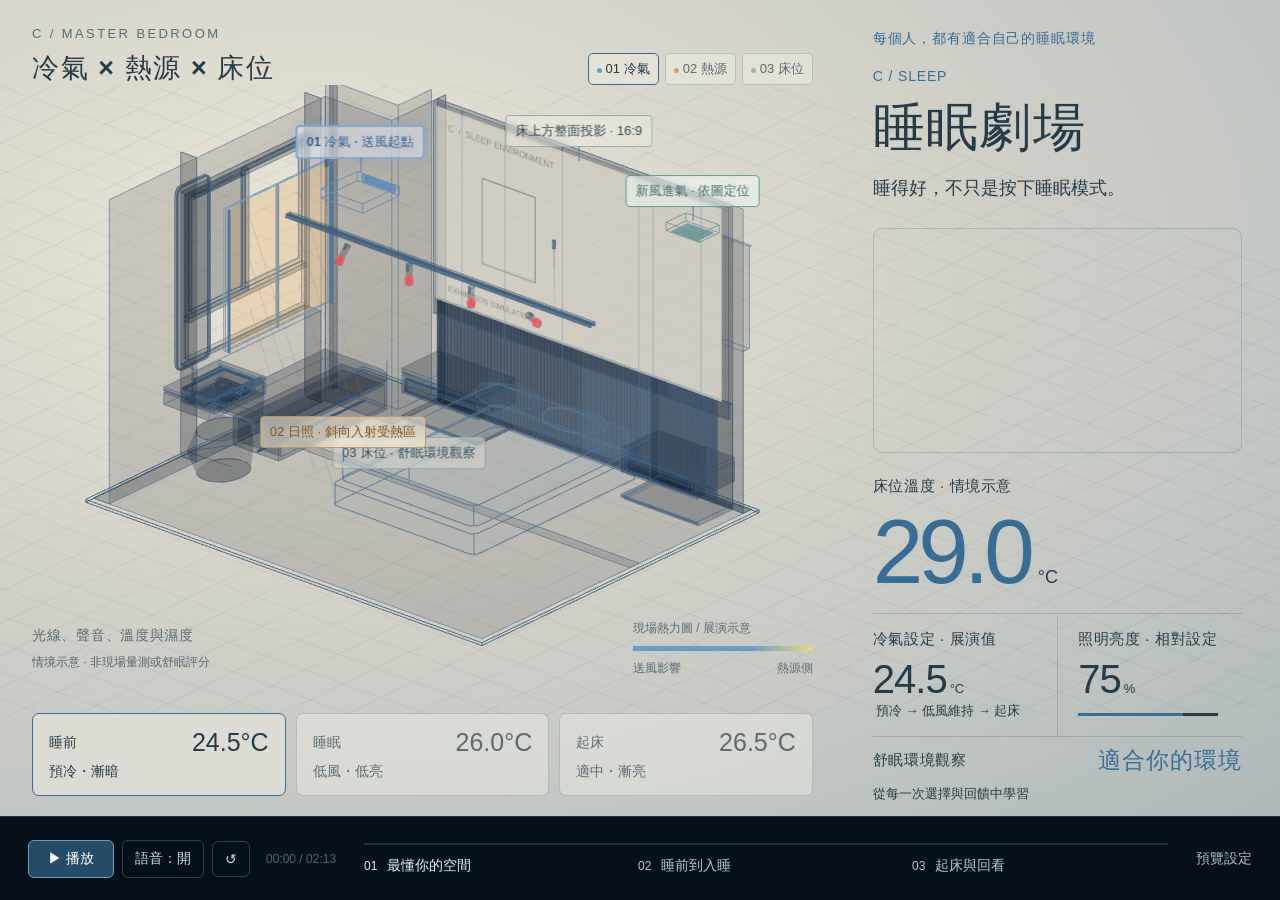
==== commit 49585500: "Blend bedroom environment lighting through sleep and dawn" ====
--- a/Cweb-3d.html
+++ b/Cweb-3d.html
@@ -1,5 +1,5 @@
 <!doctype html>
-<html lang="zh-Hant"><head><meta charset="utf-8"><meta name="viewport" content="width=device-width,initial-scale=1"><title>C · 睡眠劇場 — 主臥 3D</title><link rel="stylesheet" href="bedroom.css?v=story-v2a"><script type="importmap">{"imports":{"three":"./vendor/three.module.js"}}</script><link rel="stylesheet" href="glass.css?v=c-glass-20260927b"><link rel="stylesheet" href="exhibition.css?v=info-right-1"><link rel="stylesheet" href="captions.css?v=slow-1"><link rel="stylesheet" href="floating-ui.css?v=focus-3"><link rel="stylesheet" href="player-controls.css?v=once-1"><link rel="stylesheet" href="exhibition-type.css?v=large-1"></head>
+<html lang="zh-Hant"><head><meta charset="utf-8"><meta name="viewport" content="width=device-width,initial-scale=1"><title>C · 睡眠劇場 — 主臥 3D</title><link rel="stylesheet" href="bedroom.css?v=story-v2a"><script type="importmap">{"imports":{"three":"./vendor/three.module.js"}}</script><link rel="stylesheet" href="glass.css?v=c-glass-20260927b"><link rel="stylesheet" href="exhibition.css?v=info-right-1"><link rel="stylesheet" href="captions.css?v=slow-1"><link rel="stylesheet" href="floating-ui.css?v=focus-3"><link rel="stylesheet" href="player-controls.css?v=once-1"><link rel="stylesheet" href="exhibition-type.css?v=large-1"><link rel="stylesheet" href="ambient-light.css?v=fade-1"></head>
 <body data-period="noon" class="headerless">
 
 <main class="exhibition-stage"><aside aria-label="舒眠環境解說"> <div class="route-label" id="routeLabel">路線一 / 空間配置與舒眠觀察</div>
@@ -32,4 +32,4 @@
 <label>提前發送（毫秒）<input id="osc-lead" type="number" min="0" max="1000" step="10" value="100"></label><div class="osc-actions"><button data-osc-test="0">測試 0</button><button data-osc-test="1">測試 1</button><button data-osc-test="2">測試 2</button></div><p>自動切幕提前送出；手動切幕立即送出。HTTP 耗時不等於 TD 接收延遲。</p>
 <p id="osc-status" role="status">需啟動本機 OSC 轉送服務。UDP 送出不代表 TD 已收到。</p><ol id="osc-log" aria-label="OSC 送出紀錄"></ol></div></details>
  <p class="disclaimer">溫度與亮度為展演設定，非現場量測或舒眠評分。熱力圖呈現空間差異，實際效果依現場設備與互動校準。</p><a class="compare-link" href="Cweb.html">比較 2D ↗</a></div></details></footer>
-<script type="module" src="bedroom.js?v=continuous-11"></script></body></html>
+<script type="module" src="bedroom.js?v=ambient-14"></script></body></html>
--- a/ambient-light.css
+++ b/ambient-light.css
@@ -0,0 +1,2 @@
+/* Background and geometry use the show clock; UI colors remain fully opaque. */
+.exhibition-stage>aside,.exhibition-stage>aside *,.scene-heading *,.scene-bottom *,.label,.state-comparison *{transition:color 2.4s ease,border-color 2.4s ease,background-color 2.4s ease}
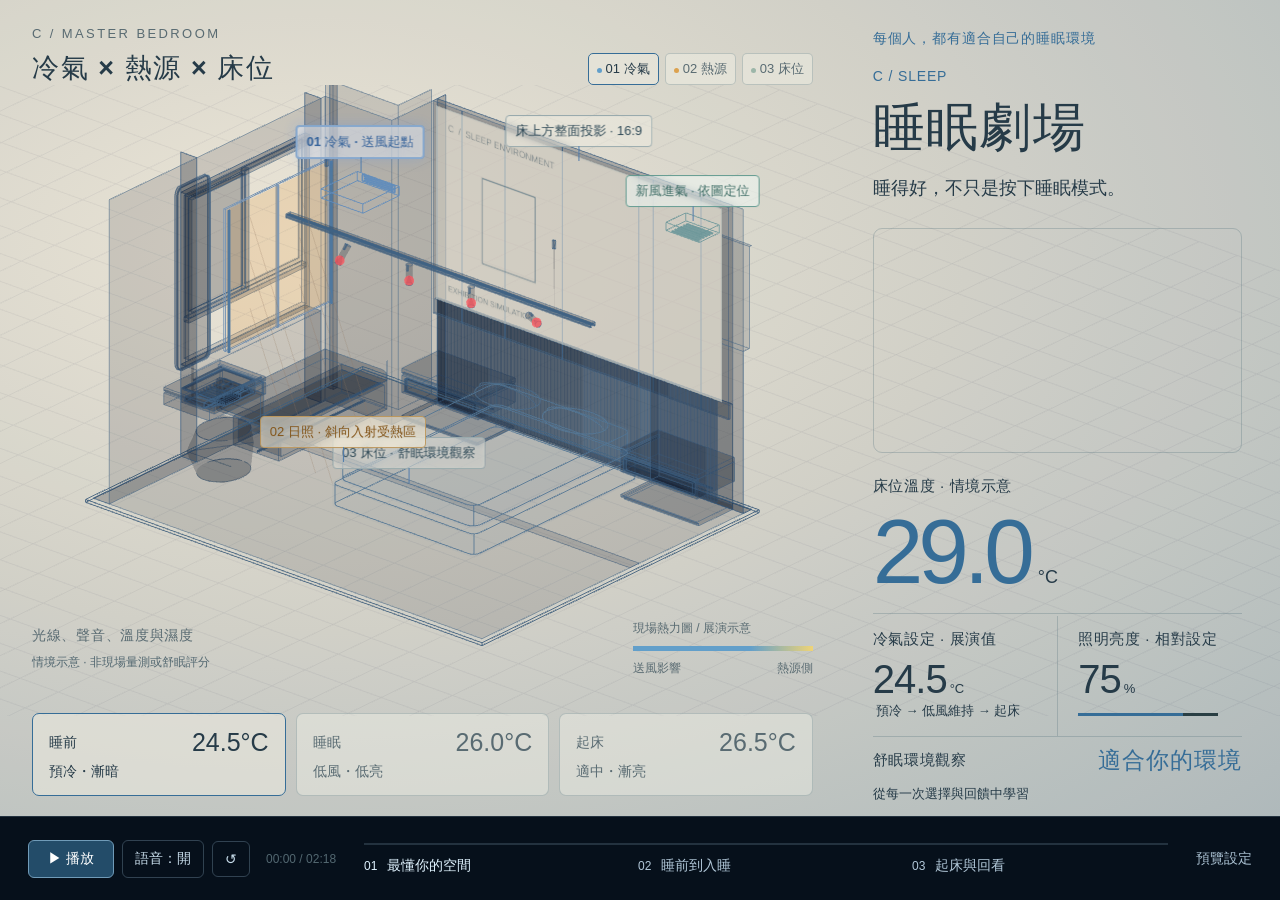
==== commit 306074f3: "Add voiced closing invitation and persistent ending caption" ====
--- a/Cweb-3d.html
+++ b/Cweb-3d.html
@@ -1,5 +1,5 @@
 <!doctype html>
-<html lang="zh-Hant"><head><meta charset="utf-8"><meta name="viewport" content="width=device-width,initial-scale=1"><title>C · 睡眠劇場 — 主臥 3D</title><link rel="stylesheet" href="bedroom.css?v=story-v2a"><script type="importmap">{"imports":{"three":"./vendor/three.module.js"}}</script><link rel="stylesheet" href="glass.css?v=c-glass-20260927b"><link rel="stylesheet" href="exhibition.css?v=info-right-1"><link rel="stylesheet" href="captions.css?v=slow-1"><link rel="stylesheet" href="floating-ui.css?v=focus-3"><link rel="stylesheet" href="player-controls.css?v=once-1"><link rel="stylesheet" href="exhibition-type.css?v=large-1"><link rel="stylesheet" href="ambient-light.css?v=fade-1"></head>
+<html lang="zh-Hant"><head><meta charset="utf-8"><meta name="viewport" content="width=device-width,initial-scale=1"><title>C · 睡眠劇場 — 主臥 3D</title><link rel="stylesheet" href="bedroom.css?v=story-v2a"><script type="importmap">{"imports":{"three":"./vendor/three.module.js"}}</script><link rel="stylesheet" href="glass.css?v=c-glass-20260927b"><link rel="stylesheet" href="exhibition.css?v=info-right-1"><link rel="stylesheet" href="captions.css?v=voice-exit-1"><link rel="stylesheet" href="floating-ui.css?v=focus-3"><link rel="stylesheet" href="player-controls.css?v=once-1"><link rel="stylesheet" href="exhibition-type.css?v=large-1"><link rel="stylesheet" href="ambient-light.css?v=fade-1"></head>
 <body data-period="noon" class="headerless">
 
 <main class="exhibition-stage"><aside aria-label="舒眠環境解說"> <div class="route-label" id="routeLabel">路線一 / 空間配置與舒眠觀察</div>
@@ -32,4 +32,4 @@
 <label>提前發送（毫秒）<input id="osc-lead" type="number" min="0" max="1000" step="10" value="100"></label><div class="osc-actions"><button data-osc-test="0">測試 0</button><button data-osc-test="1">測試 1</button><button data-osc-test="2">測試 2</button></div><p>自動切幕提前送出；手動切幕立即送出。HTTP 耗時不等於 TD 接收延遲。</p>
 <p id="osc-status" role="status">需啟動本機 OSC 轉送服務。UDP 送出不代表 TD 已收到。</p><ol id="osc-log" aria-label="OSC 送出紀錄"></ol></div></details>
  <p class="disclaimer">溫度與亮度為展演設定，非現場量測或舒眠評分。熱力圖呈現空間差異，實際效果依現場設備與互動校準。</p><a class="compare-link" href="Cweb.html">比較 2D ↗</a></div></details></footer>
-<script type="module" src="bedroom.js?v=ambient-14"></script></body></html>
+<script type="module" src="bedroom.js?v=voice-exit-1"></script></body></html>
--- a/captions.css
+++ b/captions.css
@@ -12,3 +12,7 @@
 @media(max-width:900px){#narrative{height:166px;min-height:166px;max-width:none}#narrativeText{font-size:22px}.caption-header{margin-bottom:12px}}
 @media(max-width:540px){#narrative{height:174px;min-height:174px;padding:14px}#narrativeText{font-size:21px;line-height:1.6}}
 @media(prefers-reduced-motion:reduce){#narrative.is-speaking .caption-content{opacity:1!important;will-change:auto}}
+
+/* Hold the exit message after speech and at the stopped final frame. */
+#narrative.is-closing .caption-header{visibility:hidden;position:absolute;top:0;left:18px}
+#narrative.is-closing .caption-content{padding-top:12px}
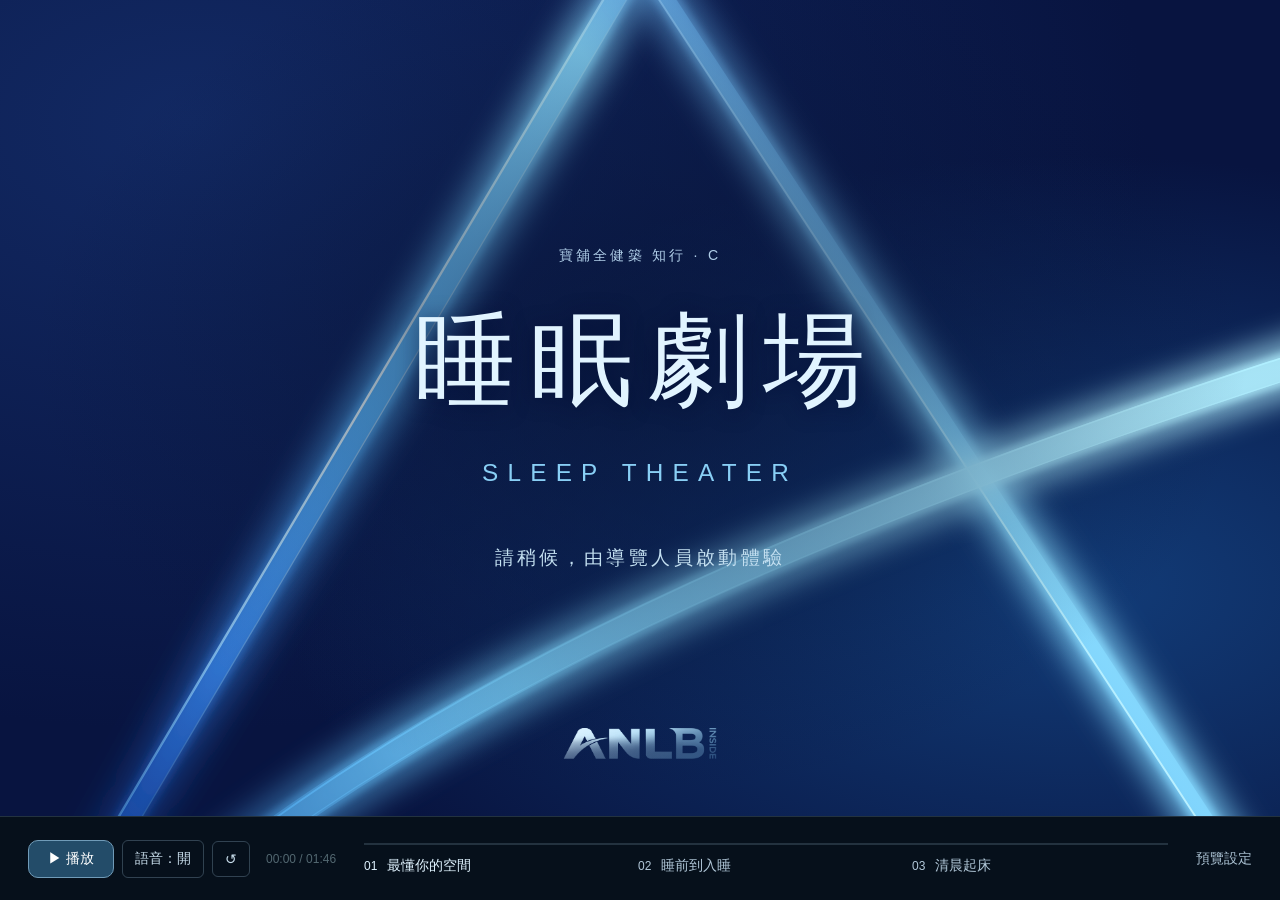
==== commit 6e071526: "Update C theater branding, owner narration and presentation timing" ====
--- a/Cweb-3d.html
+++ b/Cweb-3d.html
@@ -1,20 +1,20 @@
 <!doctype html>
-<html lang="zh-Hant"><head><meta charset="utf-8"><meta name="viewport" content="width=device-width,initial-scale=1"><title>C · 睡眠劇場 — 主臥 3D</title><link rel="stylesheet" href="bedroom.css?v=story-v2a"><script type="importmap">{"imports":{"three":"./vendor/three.module.js"}}</script><link rel="stylesheet" href="glass.css?v=c-glass-20260927b"><link rel="stylesheet" href="exhibition.css?v=info-right-1"><link rel="stylesheet" href="captions.css?v=voice-exit-1"><link rel="stylesheet" href="floating-ui.css?v=focus-3"><link rel="stylesheet" href="player-controls.css?v=once-1"><link rel="stylesheet" href="exhibition-type.css?v=large-1"><link rel="stylesheet" href="ambient-light.css?v=fade-1"></head>
+<html lang="zh-Hant"><head><meta charset="utf-8"><meta name="viewport" content="width=device-width,initial-scale=1"><title>C · 睡眠劇場 — 主臥 3D</title><link rel="stylesheet" href="bedroom.css?v=story-v2a"><script type="importmap">{"imports":{"three":"./vendor/three.module.js"}}</script><link rel="stylesheet" href="glass.css?v=c-glass-20260927b"><link rel="stylesheet" href="exhibition.css?v=info-right-1"><link rel="stylesheet" href="captions.css?v=voice-exit-1"><link rel="stylesheet" href="floating-ui.css?v=focus-3"><link rel="stylesheet" href="player-controls.css?v=once-1"><link rel="stylesheet" href="exhibition-type.css?v=large-1"><link rel="stylesheet" href="ambient-light.css?v=fade-1"><link rel="stylesheet" href="brand-cover.css?v=20261007e"><link rel="stylesheet" href="brand-theater.css?v=20261007c"></head>
 <body data-period="noon" class="headerless">
 
 <main class="exhibition-stage"><aside aria-label="舒眠環境解說"> <div class="route-label" id="routeLabel">路線一 / 空間配置與舒眠觀察</div>
  <div class="chapter"><span class="eyebrow" id="phaseNumber">01 / 03</span><h1 id="phaseTitle">最懂你的空間</h1><p id="phaseText">從設計規劃階段，整合冷氣送風、窗邊熱源與床位配置。</p></div>
  <div id="narrative" aria-live="polite" aria-atomic="true" aria-label="語音字幕"><div class="caption-idle" aria-hidden="true"></div><div class="caption-content"><div class="caption-header"><div id="voice-orb" aria-label="ANLB 語音球"></div></div><p id="narrativeText"></p></div></div> <div class="metrics">
- <article><span>床位溫度 · 情境示意</span><div><strong id="temperature">29.0</strong><small>°C</small></div><svg id="trend" viewBox="0 0 240 38" aria-label="本輪床位溫度示意趨勢"><path/></svg></article>
- <article><span>冷氣設定 · 展演值</span><div><strong id="acSetpoint">24.5</strong><small>°C</small></div><small>預冷 → 低風維持 → 起床</small></article>
- <article><span>照明亮度 · 相對設定</span><div><strong id="illuminance">75</strong><small>%</small></div><div class="meter"><i id="lightBar"></i></div></article>
- <article><span>舒眠環境觀察</span><div><strong class="status" id="bedStatus">設計規劃</strong></div><small id="bedDetail">冷氣・熱源・床位</small></article>
+ <article class="trend-card"><span>舒眠環境趨勢 · 情境示意</span><svg id="trend" viewBox="0 0 240 38" aria-label="本輪舒眠環境相對變化"><path/></svg></article>
+
+ <article class="light-card"><span>照明情境</span><div><strong id="lightScene">日間</strong></div></article>
+ <article class="status-card"><span>舒眠環境觀察</span><div><strong class="status" id="bedStatus">設計規劃</strong></div><small id="bedDetail">冷氣・熱源・床位</small></article>
  </div>
 
 </aside><section class="scene-panel" aria-label="主臥三維場景"><div class="scene-heading"><span class="eyebrow">C / MASTER BEDROOM</span><h2>冷氣 × 熱源 × 床位</h2> <div class="spatial-key"><span data-focus="ac"><i></i>01 冷氣</span><span data-focus="heat"><i></i>02 熱源</span><span data-focus="bed"><i></i>03 床位</span></div>
 </div><div id="viewport"><div id="loading" role="status">正在載入實際主臥模型…</div><div id="labels"></div></div>
-<div class="scene-bottom"><div><span id="storyCue">設計規劃 → 舒眠配置</span><small>情境示意 · 非現場量測或舒眠評分</small></div><div class="legend"><span>現場熱力圖 / 展演示意</span><div></div><span class="legend-ticks">送風影響 <em>熱源側</em></span></div></div> <div class="state-comparison" aria-label="三種生活情境設定"><div data-compare="0"><span>睡前</span><b id="beforeSetting">24.5°C</b><small>預冷・漸暗</small></div><div data-compare="1"><span>睡眠</span><b id="sleepSetting">26.0°C</b><small>低風・低亮</small></div><div data-compare="2"><span>起床</span><b id="wakeSetting">26.5°C</b><small>適中・漸亮</small></div></div>
-</section></main><footer class="preview-player"><div class="playback"><button id="playPause" class="primary">▶ 播放</button><button id="voiceToggle" aria-pressed="true">語音：開</button><button id="restart" aria-label="重新開始">↺</button><span id="time">00:00 / 01:40</span></div><div class="timeline"><div id="progress"></div><button data-phase="0"><b>01</b> 最懂你的空間</button><button data-phase="1"><b>02</b> 睡前到入睡</button><button data-phase="2"><b>03</b> 起床與回看</button></div><details id="presentation-tools" class="preview-options"><summary>預覽設定</summary><div class="tools-body"><button id="fullscreen">全螢幕 ⛶</button><h2>播放情境</h2><div class="versions" aria-label="時段版本"><button data-version="morning">起床情境</button><button data-version="noon">空間配置</button><button data-version="night">睡前／睡眠</button><button data-version="story" class="selected">完整分鏡</button></div><button data-ending>結尾預覽</button><h2>場景顯示</h2> <div class="view-toolbar"><span class="fixed-view">固定視角</span><button id="heatToggle" aria-pressed="true">溫度層：開</button><button id="lightToggle" aria-pressed="true">光源：開</button><button id="flowToggle" aria-pressed="true">氣流：開</button></div>
+<div class="scene-bottom"><div><span id="storyCue">設計規劃 → 舒眠配置</span><small>情境示意 · 非現場量測或舒眠評分</small></div><div class="legend"><span>現場熱力圖 / 展演示意</span><div></div><span class="legend-ticks">送風影響 <em>熱源側</em></span></div></div> <div class="state-comparison" aria-label="三種生活情境設定"><div data-compare="0"><span>睡前</span><b id="beforeSetting">預冷</b><small>預冷・漸暗</small></div><div data-compare="1"><span>睡眠</span><b id="sleepSetting">低風</b><small>低風・低亮</small></div><div data-compare="2"><span>起床</span><b id="wakeSetting">漸醒</b><small>適中・漸亮</small></div></div>
+</section></main><footer class="preview-player"><div class="playback"><button id="playPause" class="primary">▶ 播放</button><button id="voiceToggle" aria-pressed="true">語音：開</button><button id="restart" aria-label="重新開始">↺</button><span id="time">00:00 / 01:40</span></div><div class="timeline"><div id="progress"></div><button data-phase="0"><b>01</b> 最懂你的空間</button><button data-phase="1"><b>02</b> 睡前到入睡</button><button data-phase="2"><b>03</b> 清晨起床</button></div><details id="presentation-tools" class="preview-options"><summary>預覽設定</summary><div class="tools-body"><button id="fullscreen">全螢幕 ⛶</button><h2>播放情境</h2><div class="versions" aria-label="時段版本"><button data-version="morning">起床情境</button><button data-version="noon">空間配置</button><button data-version="night">睡前／睡眠</button><button data-version="story" class="selected">完整分鏡</button></div><button data-ending>結尾預覽</button><h2>場景顯示</h2> <div class="view-toolbar"><span class="fixed-view">固定視角</span><button id="heatToggle" aria-pressed="true">溫度層：開</button><button id="lightToggle" aria-pressed="true">光源：開</button><button id="flowToggle" aria-pressed="true">氣流：開</button></div>
 <h2>設備狀態</h2> <div class="system"><div><i class="dot warm"></i><span>窗邊日照</span><b id="solarReadout">強 · 緩慢上升</b></div><div><i class="dot"></i><span>電動窗簾</span><b id="curtainReadout">開啟</b></div><div><i class="dot fresh"></i><span>新風送入</span><b id="freshReadout">待機</b></div><div><i class="dot ac"></i><span>冷氣運轉</span><b id="acReadout">待機</b></div><div><i class="dot lighting"></i><span>照明情境</span><b id="lightReadout">75% · 日間展示</b></div></div>
  <details id="settings"><summary>調整展示假設 <span>＋</span></summary><div class="settings-body">
   <label>睡眠冷氣設定 <output id="targetOut">26°C</output><input id="target" type="range" min="20" max="28" step="0.5" value="26"></label>
@@ -32,4 +32,4 @@
 <label>提前發送（毫秒）<input id="osc-lead" type="number" min="0" max="1000" step="10" value="100"></label><div class="osc-actions"><button data-osc-test="0">測試 0</button><button data-osc-test="1">測試 1</button><button data-osc-test="2">測試 2</button></div><p>自動切幕提前送出；手動切幕立即送出。HTTP 耗時不等於 TD 接收延遲。</p>
 <p id="osc-status" role="status">需啟動本機 OSC 轉送服務。UDP 送出不代表 TD 已收到。</p><ol id="osc-log" aria-label="OSC 送出紀錄"></ol></div></details>
  <p class="disclaimer">溫度與亮度為展演設定，非現場量測或舒眠評分。熱力圖呈現空間差異，實際效果依現場設備與互動校準。</p><a class="compare-link" href="Cweb.html">比較 2D ↗</a></div></details></footer>
-<script type="module" src="bedroom.js?v=voice-exit-1"></script></body></html>
+<script type="module" src="bedroom.js?v=owner-20261007"></script></body></html>
--- a/brand-cover.css
+++ b/brand-cover.css
@@ -0,0 +1,23 @@
+/* Brand artwork and color values reused from B-TV/B2.0ver. */
+:root{--brand-navy:#081440;--brand-blue:#1b3f8f;--brand-ice:#89cff5;--brand-white:#e1f4ff;--brand-ease:cubic-bezier(.16,1,.3,1)}
+.brand-cover{position:absolute;inset:0;z-index:200;display:flex;align-items:center;justify-content:center;overflow:hidden;background:radial-gradient(ellipse at 84% 72%,#123c78 0%,transparent 52%),radial-gradient(ellipse at 15% 15%,#122963 0%,transparent 62%),#081440;color:#e1f4ff;opacity:1;visibility:visible;transition:opacity .75s ease,visibility .75s;pointer-events:none;font-family:'Segoe UI Variable','Segoe UI','Microsoft JhengHei','PingFang TC',sans-serif}
+.brand-cover:before{content:'';position:absolute;inset:0;background:url('./assets/brand/exhibition-arcs.svg') center/cover no-repeat;transform:scale(1.2);pointer-events:none}
+.brand-cover:after{content:'';position:absolute;inset:0;background:radial-gradient(ellipse at 50% 44%,#071334a6,transparent 67%);pointer-events:none}
+.brand-cover[data-state=playing]{opacity:0;visibility:hidden}
+.brand-cover-title,.brand-cover-theme{position:relative;z-index:1;text-align:center}
+.brand-cover h1{font:500 clamp(44px,8vw,118px)/1.3 'Segoe UI','Microsoft JhengHei','PingFang TC',sans-serif;letter-spacing:.14em;text-indent:.14em;margin:24px 0;color:#e1f4ff;text-shadow:0 2px 20px #020d33b3}
+.brand-eyebrow{font-size:clamp(12px,1.1vw,20px);letter-spacing:.23em;color:#afcde7;margin:0}
+.brand-english{font-size:clamp(14px,1.9vw,28px);letter-spacing:.38em;color:#89cff5;margin:0}
+.brand-hint{font-size:clamp(14px,1.45vw,23px);letter-spacing:.18em;line-height:1.8;margin:45px 20px 0;color:#c3dff0}
+.brand-cover-theme{display:none}
+.brand-mark{position:absolute;z-index:1;bottom:7%;left:50%;transform:translateX(-50%);width:clamp(120px,12vw,230px);aspect-ratio:227/46;background:linear-gradient(148deg,#e1f4ff,#89cff5);mask:url('./assets/brand/anlb.png') center/contain no-repeat}
+.brand-cover--dual .brand-cover-title{width:40%;position:absolute;left:5%;top:29%}
+.brand-cover--dual h1{font-size:5cqw;letter-spacing:.1em;line-height:1.5;max-width:7em;margin:2cqw auto}
+.brand-cover--dual .brand-eyebrow{font-size:1.2cqw}
+.brand-cover--dual .brand-english{font-size:1.15cqw;letter-spacing:.14em}
+.brand-cover--dual .brand-hint{font-size:1.5cqw;letter-spacing:.1em;margin:4cqw 0 0}
+.brand-cover--dual .brand-cover-theme{display:flex;position:absolute;left:56%;width:36%;top:36%;flex-direction:column;gap:3cqw}
+.brand-cover-theme>p{font-size:3.5cqw;line-height:1.7;letter-spacing:.09em;margin:0;white-space:pre-line}
+.brand-cover-theme>.brand-route{font-size:1.4cqw;letter-spacing:.4em;color:#89cff5}
+.brand-cover--dual .brand-mark{left:75%;bottom:18%;width:13cqw}
+@media(prefers-reduced-motion:reduce){.brand-cover{transition:none}}
--- a/brand-theater.css
+++ b/brand-theater.css
@@ -0,0 +1,22 @@
+/* Preserve the theater's transparent UI and day/night arc. B informs daylight tint and typography only. */
+body{font-family:'Segoe UI','Microsoft JhengHei','PingFang TC',sans-serif}
+body[data-period="noon"],body[data-period="morning"]{--shell:#eef5ff;--panel:#f5f9ff;--card:#fff;--line:#b8cde7;--accent:#295c98;--text:#203c61;--muted:#5b7190;--glass-panel:rgba(247,251,255,.36);--glass-card:rgba(255,255,255,.22);--glass-shell:rgba(235,244,255,.64);--glass-line:rgba(93,127,168,.24)}
+.exhibition-stage>aside{background:transparent;border:0;box-shadow:none;backdrop-filter:none;-webkit-backdrop-filter:none}
+.exhibition-stage #narrative{background:transparent;border:0;box-shadow:none;backdrop-filter:none;-webkit-backdrop-filter:none}
+.exhibition-stage .chapter h1{font-weight:500;letter-spacing:.04em}
+.exhibition-stage .scene-heading{background:transparent;border:0;border-radius:0;box-shadow:none}
+.exhibition-stage .metrics{grid-template-columns:1fr;gap:0}
+.exhibition-stage .metrics article{background:transparent;border:0!important;padding:12px 0!important}
+.exhibition-stage .metrics article.trend-card{grid-column:1/-1;border-bottom:1px solid var(--glass-line)!important;padding-bottom:14px!important}
+.exhibition-stage #trend{position:static;width:100%;height:58px;display:block;margin-top:12px;opacity:.85}
+.exhibition-stage #trend path{fill:none;stroke:var(--accent);stroke-width:1.6}
+.exhibition-stage .metrics article.light-card,.exhibition-stage .metrics article.status-card{grid-column:1/-1;display:flex;flex-wrap:wrap;align-items:center;gap:10px;border-bottom:1px solid var(--glass-line)!important}
+.exhibition-stage .metrics article.light-card>div,.exhibition-stage .metrics article.status-card>div{margin:0 0 0 auto}
+.exhibition-stage .metrics article.status-card small{width:100%;line-height:1.6}
+.exhibition-stage .metrics article.light-card strong{font-size:clamp(23px,1.6vw,34px);font-weight:500}
+.exhibition-stage .state-comparison>div{background:var(--glass-card);border-color:var(--glass-line);border-radius:10px}
+.exhibition-stage .state-comparison>div.active{background:var(--glass-panel);border-color:var(--accent)}
+.exhibition-stage .state-comparison b{font-size:clamp(23px,1.6vw,32px)}
+body[data-period="noon"] .label,body[data-period="morning"] .label{background:rgba(247,251,255,.38)}
+/* Heat-source amber and fresh-air green retain their physical meaning. */
+.preview-player button.primary{border-radius:10px}
